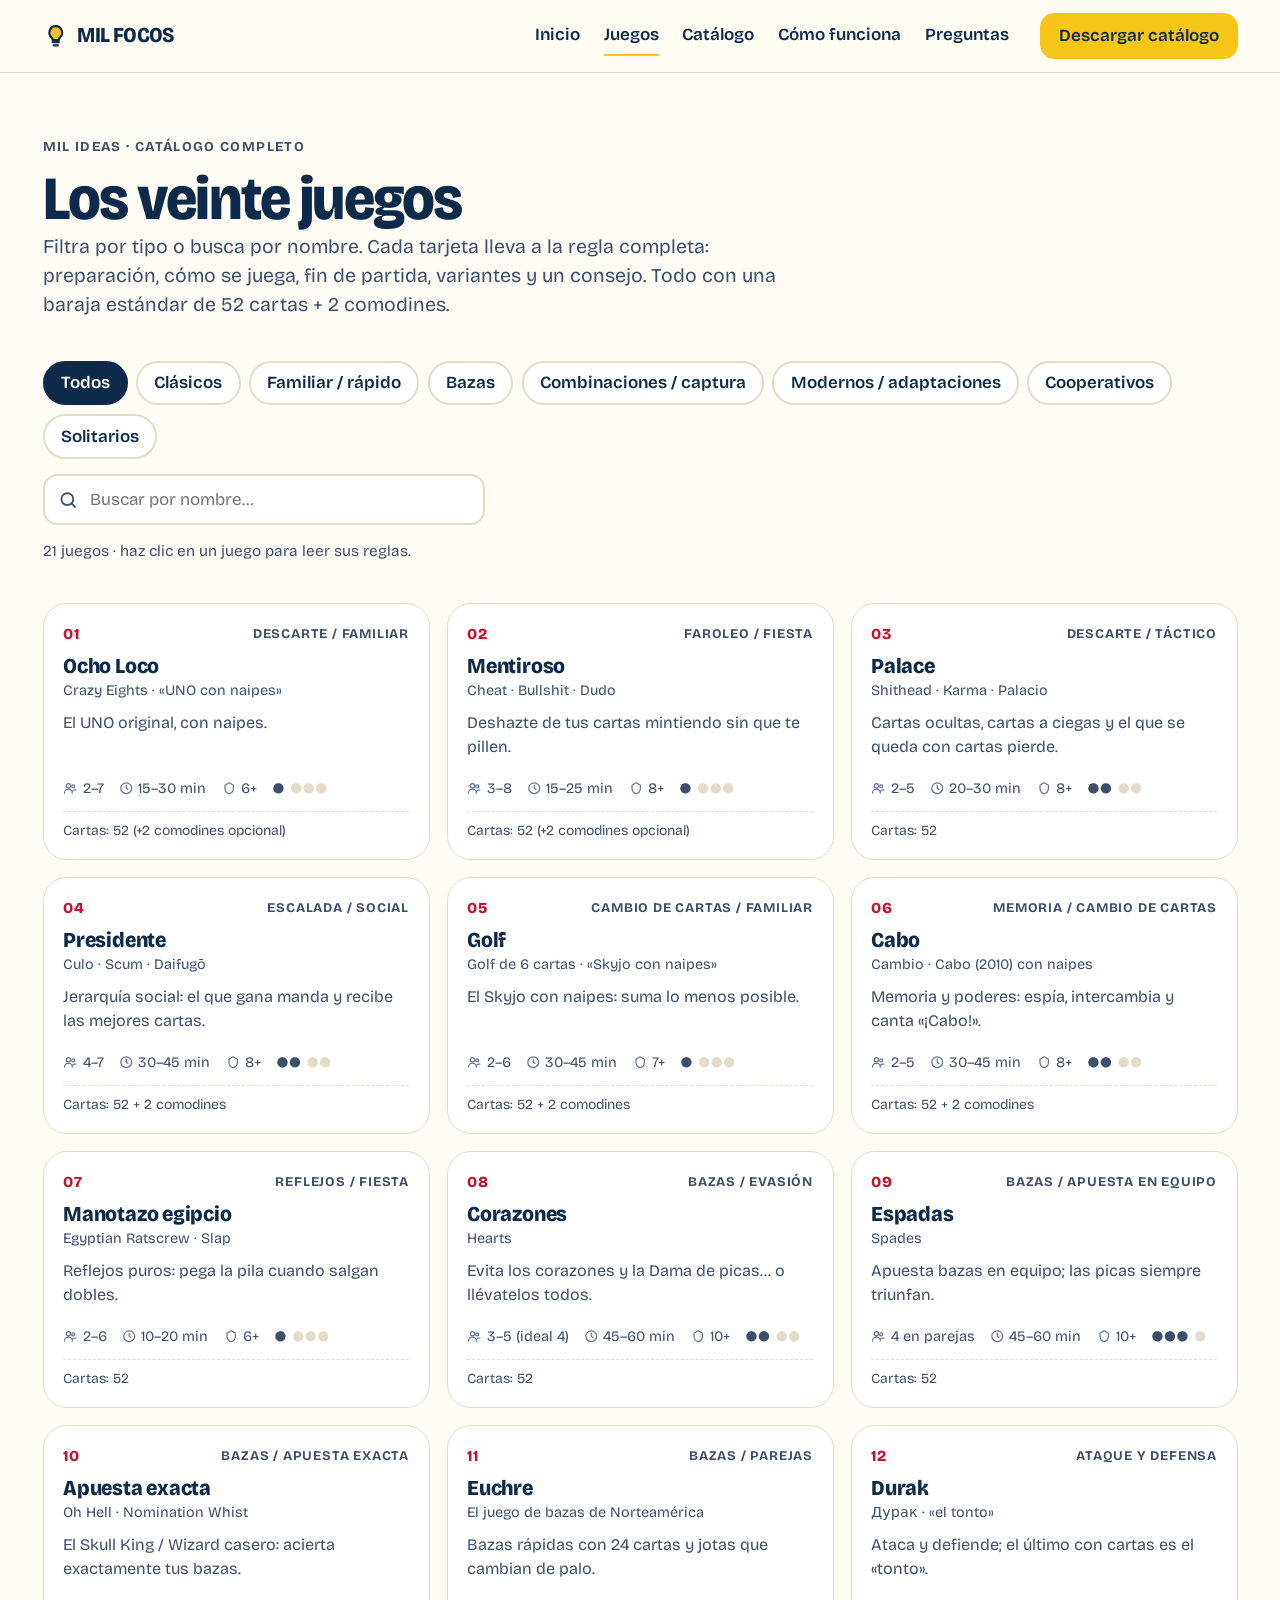
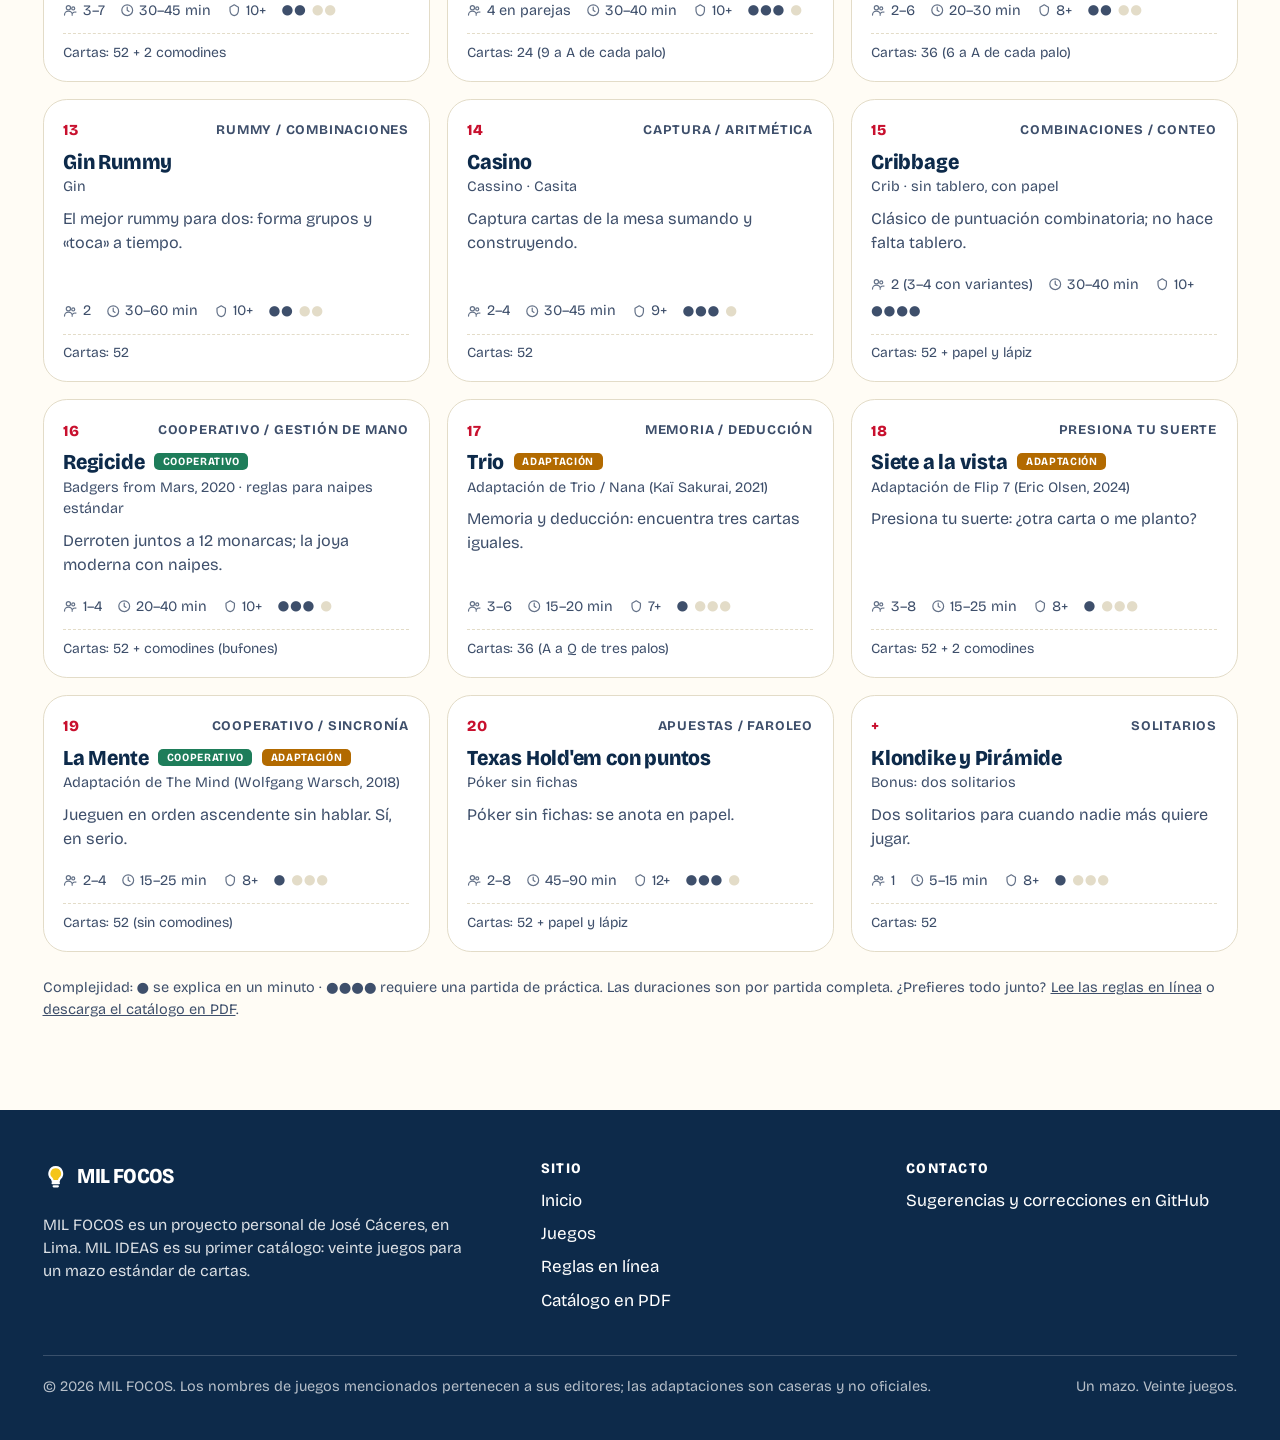
==== juegos/index.html @ f87fb928 "Redesign milfocos.com as MIL FOCOS presents MIL IDEAS - New home: hero with product, value strip, ga" ====
<!DOCTYPE html>
<html lang="es">
<head>
<meta charset="utf-8">
<meta name="viewport" content="width=device-width, initial-scale=1">
<title>Los 20 juegos de MIL IDEAS | Filtra por tipo, jugadores y duración | MIL FOCOS</title>
<meta name="description" content="Los 20 juegos del catálogo MIL IDEAS con jugadores, duración, complejidad y cartas necesarias: familiares, de bazas, de combinaciones, modernos, cooperativos y solitarios. Filtra y busca.">
<link rel="canonical" href="https://milfocos.com/juegos/">
<meta property="og:type" content="website">
<meta property="og:site_name" content="MIL FOCOS">
<meta property="og:title" content="Los 20 juegos de MIL IDEAS">
<meta property="og:description" content="Familiares, de bazas, de combinaciones, modernos, cooperativos y solitarios. Todos con una baraja estándar de 52 cartas + 2 comodines.">
<meta property="og:url" content="https://milfocos.com/juegos/">
<meta property="og:image" content="https://milfocos.com/assets/img/og.jpg">
<meta property="og:image:width" content="1200">
<meta property="og:image:height" content="630">
<meta property="og:locale" content="es_ES">
<meta name="twitter:card" content="summary_large_image">
<meta name="theme-color" content="#0D2A4A">
<link rel="icon" href="data:image/svg+xml,%3Csvg xmlns='http://www.w3.org/2000/svg' viewBox='0 0 64 64'%3E%3Crect width='64' height='64' rx='12' fill='%230D2A4A'/%3E%3Ccircle cx='32' cy='27' r='15' fill='%23F5C518'/%3E%3Crect x='24' y='42' width='16' height='10' rx='3' fill='%23fff'/%3E%3C/svg%3E">
<link rel="preload" href="/fonts/bricolage-grotesque-latin.woff2" as="font" type="font/woff2" crossorigin>
<link rel="stylesheet" href="/fonts/bricolage.css">
<link rel="stylesheet" href="/assets/css/site.css">
<script type="application/ld+json">
{"@context":"https://schema.org","@type":"ItemList","name":"Los 20 juegos de MIL IDEAS","itemListElement":[{"@type":"ListItem","position":1,"name":"Ocho Loco","url":"https://milfocos.com/catalogo.html#01-ocho-loco"},{"@type":"ListItem","position":2,"name":"Mentiroso","url":"https://milfocos.com/catalogo.html#02-mentiroso"},{"@type":"ListItem","position":3,"name":"Palace","url":"https://milfocos.com/catalogo.html#03-palace"},{"@type":"ListItem","position":4,"name":"Presidente","url":"https://milfocos.com/catalogo.html#04-presidente"},{"@type":"ListItem","position":5,"name":"Golf","url":"https://milfocos.com/catalogo.html#05-golf"},{"@type":"ListItem","position":6,"name":"Cabo","url":"https://milfocos.com/catalogo.html#06-cabo"},{"@type":"ListItem","position":7,"name":"Manotazo egipcio","url":"https://milfocos.com/catalogo.html#07-manotazo-egipcio"},{"@type":"ListItem","position":8,"name":"Corazones","url":"https://milfocos.com/catalogo.html#08-corazones"},{"@type":"ListItem","position":9,"name":"Espadas","url":"https://milfocos.com/catalogo.html#09-espadas"},{"@type":"ListItem","position":10,"name":"Apuesta exacta","url":"https://milfocos.com/catalogo.html#10-apuesta-exacta"},{"@type":"ListItem","position":11,"name":"Euchre","url":"https://milfocos.com/catalogo.html#11-euchre"},{"@type":"ListItem","position":12,"name":"Durak","url":"https://milfocos.com/catalogo.html#12-durak"},{"@type":"ListItem","position":13,"name":"Gin Rummy","url":"https://milfocos.com/catalogo.html#13-gin-rummy"},{"@type":"ListItem","position":14,"name":"Casino","url":"https://milfocos.com/catalogo.html#14-casino"},{"@type":"ListItem","position":15,"name":"Cribbage","url":"https://milfocos.com/catalogo.html#15-cribbage"},{"@type":"ListItem","position":16,"name":"Regicide","url":"https://milfocos.com/catalogo.html#16-regicide"},{"@type":"ListItem","position":17,"name":"Trio","url":"https://milfocos.com/catalogo.html#17-trio"},{"@type":"ListItem","position":18,"name":"Siete a la vista","url":"https://milfocos.com/catalogo.html#18-siete-a-la-vista"},{"@type":"ListItem","position":19,"name":"La Mente","url":"https://milfocos.com/catalogo.html#19-la-mente"},{"@type":"ListItem","position":20,"name":"Texas Hold'em con puntos","url":"https://milfocos.com/catalogo.html#20-texas-hold-em-con-puntos"}]}
</script>
<style>
.page-head{padding-block:clamp(2rem,5vw,3.5rem) 1.5rem}
.page-head h1{font-size:clamp(2.2rem,5.5vw,3.6rem);letter-spacing:-.03em}
.tools{display:flex;flex-direction:column;gap:.9rem;margin-bottom:1.6rem}
.search{position:relative;max-width:26rem}
.search input{width:100%;min-height:3rem;padding:.6rem 1rem .6rem 2.7rem;border:2px solid var(--line);border-radius:var(--r);font:inherit;background:#fff;color:var(--navy)}
.search input:focus{border-color:var(--navy);outline:none}
.search svg{position:absolute;left:.9rem;top:50%;transform:translateY(-50%);width:1.2rem;height:1.2rem;pointer-events:none;color:var(--ink-2)}
.status{font-size:.9rem;color:var(--ink-2)}
.games{grid-template-columns:repeat(3,1fr)}
@media (max-width:1000px){.games{grid-template-columns:repeat(2,1fr)}}
@media (max-width:620px){.games{grid-template-columns:1fr}}
.game-card .alias{font-size:.85rem;color:var(--ink-2);margin-top:-.3rem}
.game-card .cards{font-size:.82rem;color:var(--ink-2);border-top:1px dashed var(--line);padding-top:.5rem;margin-top:.2rem}
.game-card h3 .tag{margin-left:.35rem;position:relative;top:-.15em}
#empty{padding:2rem;border:1px dashed var(--line);border-radius:var(--r-lg);text-align:center;color:var(--ink-2)}
.legend{font-size:.85rem;color:var(--ink-2);margin-top:1.5rem}
</style>
</head>
<body>
<a class="skip" href="#contenido">Saltar al contenido</a>

<header class="site-header">
  <div class="wrap">
    <a class="brand" href="/" aria-label="MIL FOCOS, inicio">
      <svg viewBox="0 0 24 24" aria-hidden="true" fill="none" stroke="currentColor" stroke-width="2" stroke-linecap="round" stroke-linejoin="round"><path d="M9 18h6"/><path d="M10 21h4"/><path d="M12 3a6 6 0 0 0-4 10.5c.7.6 1 1.3 1 2.5h6c0-1.2.3-1.9 1-2.5A6 6 0 0 0 12 3z" fill="#F5C518"/></svg>
      Mil Focos
    </a>
    <button class="menu-btn" aria-expanded="false" aria-controls="site-nav" aria-label="Abrir menú">
      <svg class="open" viewBox="0 0 24 24" aria-hidden="true" fill="none" stroke="currentColor" stroke-width="2.2" stroke-linecap="round"><path d="M4 7h16M4 12h16M4 17h16"/></svg>
      <svg class="close" viewBox="0 0 24 24" aria-hidden="true" fill="none" stroke="currentColor" stroke-width="2.2" stroke-linecap="round"><path d="M6 6l12 12M18 6L6 18"/></svg>
    </button>
    <nav class="nav" id="site-nav" aria-label="Principal">
      <a href="/">Inicio</a>
      <a href="/juegos/" aria-current="page">Juegos</a>
      <a href="/#catalogo">Catálogo</a>
      <a href="/#como">Cómo funciona</a>
      <a href="/#faq">Preguntas</a>
      <a class="btn primary" href="/MIL_IDEAS_catalogo.pdf">Descargar catálogo</a>
    </nav>
  </div>
</header>


<main id="contenido">
  <div class="wrap">
    <header class="page-head">
      <p class="eyebrow">MIL IDEAS · catálogo completo</p>
      <h1>Los veinte juegos</h1>
      <p class="lead">Filtra por tipo o busca por nombre. Cada tarjeta lleva a la regla completa: preparación, cómo se juega, fin de partida, variantes y un consejo. Todo con una baraja estándar de 52 cartas + 2 comodines.</p>
    </header>

    <div class="tools">
      <div class="chips" role="group" aria-label="Filtrar por tipo">
      <button class="chip" type="button" data-filter="todos" aria-pressed="true">Todos</button>
      <button class="chip" type="button" data-filter="clasicos" aria-pressed="false">Clásicos</button>
      <button class="chip" type="button" data-filter="familiar" aria-pressed="false">Familiar / rápido</button>
      <button class="chip" type="button" data-filter="bazas" aria-pressed="false">Bazas</button>
      <button class="chip" type="button" data-filter="combinaciones" aria-pressed="false">Combinaciones / captura</button>
      <button class="chip" type="button" data-filter="modernos" aria-pressed="false">Modernos / adaptaciones</button>
      <button class="chip" type="button" data-filter="cooperativos" aria-pressed="false">Cooperativos</button>
      <button class="chip" type="button" data-filter="solitarios" aria-pressed="false">Solitarios</button>
      </div>
      <div class="search">
        <svg viewBox="0 0 24 24" fill="none" stroke="currentColor" stroke-width="2.2" stroke-linecap="round" aria-hidden="true"><circle cx="11" cy="11" r="7"/><path d="m20 20-3.5-3.5"/></svg>
        <label class="visually-hidden" for="search">Buscar juego por nombre</label>
        <input id="search" type="search" placeholder="Buscar por nombre…" autocomplete="off">
      </div>
      <p class="status" aria-live="polite"><span id="count">21 juegos</span> · haz clic en un juego para leer sus reglas.</p>
    </div>

    <div class="grid games" id="games">
      <a class="game-card" href="/catalogo.html#01-ocho-loco" data-tags="familiar clasicos" data-name="Ocho Loco Crazy Eights · «UNO con naipes»">
        <div class="top"><span class="num">01</span><span class="cat">Descarte / familiar</span></div>
        <h3>Ocho Loco</h3>
        <p class="alias">Crazy Eights · «UNO con naipes»</p>
        <p>El UNO original, con naipes.</p>
        <div class="meta">
          <span><svg viewBox="0 0 24 24" fill="none" stroke="currentColor" stroke-width="2" stroke-linecap="round" stroke-linejoin="round" aria-hidden="true"><circle cx="9" cy="8" r="3.5"/><circle cx="17" cy="9" r="2.5"/><path d="M2.5 20a6.5 6.5 0 0 1 13 0M15 20a5 5 0 0 1 6.5-4.8"/></svg>2–7</span>
          <span><svg viewBox="0 0 24 24" fill="none" stroke="currentColor" stroke-width="2" stroke-linecap="round" stroke-linejoin="round" aria-hidden="true"><circle cx="12" cy="12" r="9"/><path d="M12 7v5l3 2"/></svg>15–30 min</span>
          <span><svg viewBox="0 0 24 24" fill="none" stroke="currentColor" stroke-width="2" stroke-linecap="round" stroke-linejoin="round" aria-hidden="true"><path d="M12 3l7 4v5c0 4.5-3 8-7 9-4-1-7-4.5-7-9V7z"/></svg>6+</span>
          <span class="lv" title="Complejidad 1 de 4" aria-label="Complejidad 1 de 4">●<em>●●●</em></span>
        </div>
        <p class="cards">Cartas: 52 (+2 comodines opcional)</p>
      </a>
      <a class="game-card" href="/catalogo.html#02-mentiroso" data-tags="familiar clasicos" data-name="Mentiroso Cheat · Bullshit · Dudo">
        <div class="top"><span class="num">02</span><span class="cat">Faroleo / fiesta</span></div>
        <h3>Mentiroso</h3>
        <p class="alias">Cheat · Bullshit · Dudo</p>
        <p>Deshazte de tus cartas mintiendo sin que te pillen.</p>
        <div class="meta">
          <span><svg viewBox="0 0 24 24" fill="none" stroke="currentColor" stroke-width="2" stroke-linecap="round" stroke-linejoin="round" aria-hidden="true"><circle cx="9" cy="8" r="3.5"/><circle cx="17" cy="9" r="2.5"/><path d="M2.5 20a6.5 6.5 0 0 1 13 0M15 20a5 5 0 0 1 6.5-4.8"/></svg>3–8</span>
          <span><svg viewBox="0 0 24 24" fill="none" stroke="currentColor" stroke-width="2" stroke-linecap="round" stroke-linejoin="round" aria-hidden="true"><circle cx="12" cy="12" r="9"/><path d="M12 7v5l3 2"/></svg>15–25 min</span>
          <span><svg viewBox="0 0 24 24" fill="none" stroke="currentColor" stroke-width="2" stroke-linecap="round" stroke-linejoin="round" aria-hidden="true"><path d="M12 3l7 4v5c0 4.5-3 8-7 9-4-1-7-4.5-7-9V7z"/></svg>8+</span>
          <span class="lv" title="Complejidad 1 de 4" aria-label="Complejidad 1 de 4">●<em>●●●</em></span>
        </div>
        <p class="cards">Cartas: 52 (+2 comodines opcional)</p>
      </a>
      <a class="game-card" href="/catalogo.html#03-palace" data-tags="familiar clasicos" data-name="Palace Shithead · Karma · Palacio">
        <div class="top"><span class="num">03</span><span class="cat">Descarte / táctico</span></div>
        <h3>Palace</h3>
        <p class="alias">Shithead · Karma · Palacio</p>
        <p>Cartas ocultas, cartas a ciegas y el que se queda con cartas pierde.</p>
        <div class="meta">
          <span><svg viewBox="0 0 24 24" fill="none" stroke="currentColor" stroke-width="2" stroke-linecap="round" stroke-linejoin="round" aria-hidden="true"><circle cx="9" cy="8" r="3.5"/><circle cx="17" cy="9" r="2.5"/><path d="M2.5 20a6.5 6.5 0 0 1 13 0M15 20a5 5 0 0 1 6.5-4.8"/></svg>2–5</span>
          <span><svg viewBox="0 0 24 24" fill="none" stroke="currentColor" stroke-width="2" stroke-linecap="round" stroke-linejoin="round" aria-hidden="true"><circle cx="12" cy="12" r="9"/><path d="M12 7v5l3 2"/></svg>20–30 min</span>
          <span><svg viewBox="0 0 24 24" fill="none" stroke="currentColor" stroke-width="2" stroke-linecap="round" stroke-linejoin="round" aria-hidden="true"><path d="M12 3l7 4v5c0 4.5-3 8-7 9-4-1-7-4.5-7-9V7z"/></svg>8+</span>
          <span class="lv" title="Complejidad 2 de 4" aria-label="Complejidad 2 de 4">●●<em>●●</em></span>
        </div>
        <p class="cards">Cartas: 52</p>
      </a>
      <a class="game-card" href="/catalogo.html#04-presidente" data-tags="familiar clasicos" data-name="Presidente Culo · Scum · Daifugō">
        <div class="top"><span class="num">04</span><span class="cat">Escalada / social</span></div>
        <h3>Presidente</h3>
        <p class="alias">Culo · Scum · Daifugō</p>
        <p>Jerarquía social: el que gana manda y recibe las mejores cartas.</p>
        <div class="meta">
          <span><svg viewBox="0 0 24 24" fill="none" stroke="currentColor" stroke-width="2" stroke-linecap="round" stroke-linejoin="round" aria-hidden="true"><circle cx="9" cy="8" r="3.5"/><circle cx="17" cy="9" r="2.5"/><path d="M2.5 20a6.5 6.5 0 0 1 13 0M15 20a5 5 0 0 1 6.5-4.8"/></svg>4–7</span>
          <span><svg viewBox="0 0 24 24" fill="none" stroke="currentColor" stroke-width="2" stroke-linecap="round" stroke-linejoin="round" aria-hidden="true"><circle cx="12" cy="12" r="9"/><path d="M12 7v5l3 2"/></svg>30–45 min</span>
          <span><svg viewBox="0 0 24 24" fill="none" stroke="currentColor" stroke-width="2" stroke-linecap="round" stroke-linejoin="round" aria-hidden="true"><path d="M12 3l7 4v5c0 4.5-3 8-7 9-4-1-7-4.5-7-9V7z"/></svg>8+</span>
          <span class="lv" title="Complejidad 2 de 4" aria-label="Complejidad 2 de 4">●●<em>●●</em></span>
        </div>
        <p class="cards">Cartas: 52 + 2 comodines</p>
      </a>
      <a class="game-card" href="/catalogo.html#05-golf" data-tags="familiar clasicos" data-name="Golf Golf de 6 cartas · «Skyjo con naipes»">
        <div class="top"><span class="num">05</span><span class="cat">Cambio de cartas / familiar</span></div>
        <h3>Golf</h3>
        <p class="alias">Golf de 6 cartas · «Skyjo con naipes»</p>
        <p>El Skyjo con naipes: suma lo menos posible.</p>
        <div class="meta">
          <span><svg viewBox="0 0 24 24" fill="none" stroke="currentColor" stroke-width="2" stroke-linecap="round" stroke-linejoin="round" aria-hidden="true"><circle cx="9" cy="8" r="3.5"/><circle cx="17" cy="9" r="2.5"/><path d="M2.5 20a6.5 6.5 0 0 1 13 0M15 20a5 5 0 0 1 6.5-4.8"/></svg>2–6</span>
          <span><svg viewBox="0 0 24 24" fill="none" stroke="currentColor" stroke-width="2" stroke-linecap="round" stroke-linejoin="round" aria-hidden="true"><circle cx="12" cy="12" r="9"/><path d="M12 7v5l3 2"/></svg>30–45 min</span>
          <span><svg viewBox="0 0 24 24" fill="none" stroke="currentColor" stroke-width="2" stroke-linecap="round" stroke-linejoin="round" aria-hidden="true"><path d="M12 3l7 4v5c0 4.5-3 8-7 9-4-1-7-4.5-7-9V7z"/></svg>7+</span>
          <span class="lv" title="Complejidad 1 de 4" aria-label="Complejidad 1 de 4">●<em>●●●</em></span>
        </div>
        <p class="cards">Cartas: 52 + 2 comodines</p>
      </a>
      <a class="game-card" href="/catalogo.html#06-cabo" data-tags="familiar modernos" data-name="Cabo Cambio · Cabo (2010) con naipes">
        <div class="top"><span class="num">06</span><span class="cat">Memoria / cambio de cartas</span></div>
        <h3>Cabo</h3>
        <p class="alias">Cambio · Cabo (2010) con naipes</p>
        <p>Memoria y poderes: espía, intercambia y canta «¡Cabo!».</p>
        <div class="meta">
          <span><svg viewBox="0 0 24 24" fill="none" stroke="currentColor" stroke-width="2" stroke-linecap="round" stroke-linejoin="round" aria-hidden="true"><circle cx="9" cy="8" r="3.5"/><circle cx="17" cy="9" r="2.5"/><path d="M2.5 20a6.5 6.5 0 0 1 13 0M15 20a5 5 0 0 1 6.5-4.8"/></svg>2–5</span>
          <span><svg viewBox="0 0 24 24" fill="none" stroke="currentColor" stroke-width="2" stroke-linecap="round" stroke-linejoin="round" aria-hidden="true"><circle cx="12" cy="12" r="9"/><path d="M12 7v5l3 2"/></svg>30–45 min</span>
          <span><svg viewBox="0 0 24 24" fill="none" stroke="currentColor" stroke-width="2" stroke-linecap="round" stroke-linejoin="round" aria-hidden="true"><path d="M12 3l7 4v5c0 4.5-3 8-7 9-4-1-7-4.5-7-9V7z"/></svg>8+</span>
          <span class="lv" title="Complejidad 2 de 4" aria-label="Complejidad 2 de 4">●●<em>●●</em></span>
        </div>
        <p class="cards">Cartas: 52 + 2 comodines</p>
      </a>
      <a class="game-card" href="/catalogo.html#07-manotazo-egipcio" data-tags="familiar clasicos" data-name="Manotazo egipcio Egyptian Ratscrew · Slap">
        <div class="top"><span class="num">07</span><span class="cat">Reflejos / fiesta</span></div>
        <h3>Manotazo egipcio</h3>
        <p class="alias">Egyptian Ratscrew · Slap</p>
        <p>Reflejos puros: pega la pila cuando salgan dobles.</p>
        <div class="meta">
          <span><svg viewBox="0 0 24 24" fill="none" stroke="currentColor" stroke-width="2" stroke-linecap="round" stroke-linejoin="round" aria-hidden="true"><circle cx="9" cy="8" r="3.5"/><circle cx="17" cy="9" r="2.5"/><path d="M2.5 20a6.5 6.5 0 0 1 13 0M15 20a5 5 0 0 1 6.5-4.8"/></svg>2–6</span>
          <span><svg viewBox="0 0 24 24" fill="none" stroke="currentColor" stroke-width="2" stroke-linecap="round" stroke-linejoin="round" aria-hidden="true"><circle cx="12" cy="12" r="9"/><path d="M12 7v5l3 2"/></svg>10–20 min</span>
          <span><svg viewBox="0 0 24 24" fill="none" stroke="currentColor" stroke-width="2" stroke-linecap="round" stroke-linejoin="round" aria-hidden="true"><path d="M12 3l7 4v5c0 4.5-3 8-7 9-4-1-7-4.5-7-9V7z"/></svg>6+</span>
          <span class="lv" title="Complejidad 1 de 4" aria-label="Complejidad 1 de 4">●<em>●●●</em></span>
        </div>
        <p class="cards">Cartas: 52</p>
      </a>
      <a class="game-card" href="/catalogo.html#08-corazones" data-tags="bazas clasicos" data-name="Corazones Hearts">
        <div class="top"><span class="num">08</span><span class="cat">Bazas / evasión</span></div>
        <h3>Corazones</h3>
        <p class="alias">Hearts</p>
        <p>Evita los corazones y la Dama de picas… o llévatelos todos.</p>
        <div class="meta">
          <span><svg viewBox="0 0 24 24" fill="none" stroke="currentColor" stroke-width="2" stroke-linecap="round" stroke-linejoin="round" aria-hidden="true"><circle cx="9" cy="8" r="3.5"/><circle cx="17" cy="9" r="2.5"/><path d="M2.5 20a6.5 6.5 0 0 1 13 0M15 20a5 5 0 0 1 6.5-4.8"/></svg>3–5 (ideal 4)</span>
          <span><svg viewBox="0 0 24 24" fill="none" stroke="currentColor" stroke-width="2" stroke-linecap="round" stroke-linejoin="round" aria-hidden="true"><circle cx="12" cy="12" r="9"/><path d="M12 7v5l3 2"/></svg>45–60 min</span>
          <span><svg viewBox="0 0 24 24" fill="none" stroke="currentColor" stroke-width="2" stroke-linecap="round" stroke-linejoin="round" aria-hidden="true"><path d="M12 3l7 4v5c0 4.5-3 8-7 9-4-1-7-4.5-7-9V7z"/></svg>10+</span>
          <span class="lv" title="Complejidad 2 de 4" aria-label="Complejidad 2 de 4">●●<em>●●</em></span>
        </div>
        <p class="cards">Cartas: 52</p>
      </a>
      <a class="game-card" href="/catalogo.html#09-espadas" data-tags="bazas clasicos" data-name="Espadas Spades">
        <div class="top"><span class="num">09</span><span class="cat">Bazas / apuesta en equipo</span></div>
        <h3>Espadas</h3>
        <p class="alias">Spades</p>
        <p>Apuesta bazas en equipo; las picas siempre triunfan.</p>
        <div class="meta">
          <span><svg viewBox="0 0 24 24" fill="none" stroke="currentColor" stroke-width="2" stroke-linecap="round" stroke-linejoin="round" aria-hidden="true"><circle cx="9" cy="8" r="3.5"/><circle cx="17" cy="9" r="2.5"/><path d="M2.5 20a6.5 6.5 0 0 1 13 0M15 20a5 5 0 0 1 6.5-4.8"/></svg>4 en parejas</span>
          <span><svg viewBox="0 0 24 24" fill="none" stroke="currentColor" stroke-width="2" stroke-linecap="round" stroke-linejoin="round" aria-hidden="true"><circle cx="12" cy="12" r="9"/><path d="M12 7v5l3 2"/></svg>45–60 min</span>
          <span><svg viewBox="0 0 24 24" fill="none" stroke="currentColor" stroke-width="2" stroke-linecap="round" stroke-linejoin="round" aria-hidden="true"><path d="M12 3l7 4v5c0 4.5-3 8-7 9-4-1-7-4.5-7-9V7z"/></svg>10+</span>
          <span class="lv" title="Complejidad 3 de 4" aria-label="Complejidad 3 de 4">●●●<em>●</em></span>
        </div>
        <p class="cards">Cartas: 52</p>
      </a>
      <a class="game-card" href="/catalogo.html#10-apuesta-exacta" data-tags="bazas clasicos" data-name="Apuesta exacta Oh Hell · Nomination Whist">
        <div class="top"><span class="num">10</span><span class="cat">Bazas / apuesta exacta</span></div>
        <h3>Apuesta exacta</h3>
        <p class="alias">Oh Hell · Nomination Whist</p>
        <p>El Skull King / Wizard casero: acierta exactamente tus bazas.</p>
        <div class="meta">
          <span><svg viewBox="0 0 24 24" fill="none" stroke="currentColor" stroke-width="2" stroke-linecap="round" stroke-linejoin="round" aria-hidden="true"><circle cx="9" cy="8" r="3.5"/><circle cx="17" cy="9" r="2.5"/><path d="M2.5 20a6.5 6.5 0 0 1 13 0M15 20a5 5 0 0 1 6.5-4.8"/></svg>3–7</span>
          <span><svg viewBox="0 0 24 24" fill="none" stroke="currentColor" stroke-width="2" stroke-linecap="round" stroke-linejoin="round" aria-hidden="true"><circle cx="12" cy="12" r="9"/><path d="M12 7v5l3 2"/></svg>30–45 min</span>
          <span><svg viewBox="0 0 24 24" fill="none" stroke="currentColor" stroke-width="2" stroke-linecap="round" stroke-linejoin="round" aria-hidden="true"><path d="M12 3l7 4v5c0 4.5-3 8-7 9-4-1-7-4.5-7-9V7z"/></svg>10+</span>
          <span class="lv" title="Complejidad 2 de 4" aria-label="Complejidad 2 de 4">●●<em>●●</em></span>
        </div>
        <p class="cards">Cartas: 52 + 2 comodines</p>
      </a>
      <a class="game-card" href="/catalogo.html#11-euchre" data-tags="bazas clasicos" data-name="Euchre El juego de bazas de Norteamérica">
        <div class="top"><span class="num">11</span><span class="cat">Bazas / parejas</span></div>
        <h3>Euchre</h3>
        <p class="alias">El juego de bazas de Norteamérica</p>
        <p>Bazas rápidas con 24 cartas y jotas que cambian de palo.</p>
        <div class="meta">
          <span><svg viewBox="0 0 24 24" fill="none" stroke="currentColor" stroke-width="2" stroke-linecap="round" stroke-linejoin="round" aria-hidden="true"><circle cx="9" cy="8" r="3.5"/><circle cx="17" cy="9" r="2.5"/><path d="M2.5 20a6.5 6.5 0 0 1 13 0M15 20a5 5 0 0 1 6.5-4.8"/></svg>4 en parejas</span>
          <span><svg viewBox="0 0 24 24" fill="none" stroke="currentColor" stroke-width="2" stroke-linecap="round" stroke-linejoin="round" aria-hidden="true"><circle cx="12" cy="12" r="9"/><path d="M12 7v5l3 2"/></svg>30–40 min</span>
          <span><svg viewBox="0 0 24 24" fill="none" stroke="currentColor" stroke-width="2" stroke-linecap="round" stroke-linejoin="round" aria-hidden="true"><path d="M12 3l7 4v5c0 4.5-3 8-7 9-4-1-7-4.5-7-9V7z"/></svg>10+</span>
          <span class="lv" title="Complejidad 3 de 4" aria-label="Complejidad 3 de 4">●●●<em>●</em></span>
        </div>
        <p class="cards">Cartas: 24 (9 a A de cada palo)</p>
      </a>
      <a class="game-card" href="/catalogo.html#12-durak" data-tags="bazas clasicos" data-name="Durak Дурак · «el tonto»">
        <div class="top"><span class="num">12</span><span class="cat">Ataque y defensa</span></div>
        <h3>Durak</h3>
        <p class="alias">Дурак · «el tonto»</p>
        <p>Ataca y defiende; el último con cartas es el «tonto».</p>
        <div class="meta">
          <span><svg viewBox="0 0 24 24" fill="none" stroke="currentColor" stroke-width="2" stroke-linecap="round" stroke-linejoin="round" aria-hidden="true"><circle cx="9" cy="8" r="3.5"/><circle cx="17" cy="9" r="2.5"/><path d="M2.5 20a6.5 6.5 0 0 1 13 0M15 20a5 5 0 0 1 6.5-4.8"/></svg>2–6</span>
          <span><svg viewBox="0 0 24 24" fill="none" stroke="currentColor" stroke-width="2" stroke-linecap="round" stroke-linejoin="round" aria-hidden="true"><circle cx="12" cy="12" r="9"/><path d="M12 7v5l3 2"/></svg>20–30 min</span>
          <span><svg viewBox="0 0 24 24" fill="none" stroke="currentColor" stroke-width="2" stroke-linecap="round" stroke-linejoin="round" aria-hidden="true"><path d="M12 3l7 4v5c0 4.5-3 8-7 9-4-1-7-4.5-7-9V7z"/></svg>8+</span>
          <span class="lv" title="Complejidad 2 de 4" aria-label="Complejidad 2 de 4">●●<em>●●</em></span>
        </div>
        <p class="cards">Cartas: 36 (6 a A de cada palo)</p>
      </a>
      <a class="game-card" href="/catalogo.html#13-gin-rummy" data-tags="combinaciones clasicos" data-name="Gin Rummy Gin">
        <div class="top"><span class="num">13</span><span class="cat">Rummy / combinaciones</span></div>
        <h3>Gin Rummy</h3>
        <p class="alias">Gin</p>
        <p>El mejor rummy para dos: forma grupos y «toca» a tiempo.</p>
        <div class="meta">
          <span><svg viewBox="0 0 24 24" fill="none" stroke="currentColor" stroke-width="2" stroke-linecap="round" stroke-linejoin="round" aria-hidden="true"><circle cx="9" cy="8" r="3.5"/><circle cx="17" cy="9" r="2.5"/><path d="M2.5 20a6.5 6.5 0 0 1 13 0M15 20a5 5 0 0 1 6.5-4.8"/></svg>2</span>
          <span><svg viewBox="0 0 24 24" fill="none" stroke="currentColor" stroke-width="2" stroke-linecap="round" stroke-linejoin="round" aria-hidden="true"><circle cx="12" cy="12" r="9"/><path d="M12 7v5l3 2"/></svg>30–60 min</span>
          <span><svg viewBox="0 0 24 24" fill="none" stroke="currentColor" stroke-width="2" stroke-linecap="round" stroke-linejoin="round" aria-hidden="true"><path d="M12 3l7 4v5c0 4.5-3 8-7 9-4-1-7-4.5-7-9V7z"/></svg>10+</span>
          <span class="lv" title="Complejidad 2 de 4" aria-label="Complejidad 2 de 4">●●<em>●●</em></span>
        </div>
        <p class="cards">Cartas: 52</p>
      </a>
      <a class="game-card" href="/catalogo.html#14-casino" data-tags="combinaciones clasicos" data-name="Casino Cassino · Casita">
        <div class="top"><span class="num">14</span><span class="cat">Captura / aritmética</span></div>
        <h3>Casino</h3>
        <p class="alias">Cassino · Casita</p>
        <p>Captura cartas de la mesa sumando y construyendo.</p>
        <div class="meta">
          <span><svg viewBox="0 0 24 24" fill="none" stroke="currentColor" stroke-width="2" stroke-linecap="round" stroke-linejoin="round" aria-hidden="true"><circle cx="9" cy="8" r="3.5"/><circle cx="17" cy="9" r="2.5"/><path d="M2.5 20a6.5 6.5 0 0 1 13 0M15 20a5 5 0 0 1 6.5-4.8"/></svg>2–4</span>
          <span><svg viewBox="0 0 24 24" fill="none" stroke="currentColor" stroke-width="2" stroke-linecap="round" stroke-linejoin="round" aria-hidden="true"><circle cx="12" cy="12" r="9"/><path d="M12 7v5l3 2"/></svg>30–45 min</span>
          <span><svg viewBox="0 0 24 24" fill="none" stroke="currentColor" stroke-width="2" stroke-linecap="round" stroke-linejoin="round" aria-hidden="true"><path d="M12 3l7 4v5c0 4.5-3 8-7 9-4-1-7-4.5-7-9V7z"/></svg>9+</span>
          <span class="lv" title="Complejidad 3 de 4" aria-label="Complejidad 3 de 4">●●●<em>●</em></span>
        </div>
        <p class="cards">Cartas: 52</p>
      </a>
      <a class="game-card" href="/catalogo.html#15-cribbage" data-tags="combinaciones clasicos" data-name="Cribbage Crib · sin tablero, con papel">
        <div class="top"><span class="num">15</span><span class="cat">Combinaciones / conteo</span></div>
        <h3>Cribbage</h3>
        <p class="alias">Crib · sin tablero, con papel</p>
        <p>Clásico de puntuación combinatoria; no hace falta tablero.</p>
        <div class="meta">
          <span><svg viewBox="0 0 24 24" fill="none" stroke="currentColor" stroke-width="2" stroke-linecap="round" stroke-linejoin="round" aria-hidden="true"><circle cx="9" cy="8" r="3.5"/><circle cx="17" cy="9" r="2.5"/><path d="M2.5 20a6.5 6.5 0 0 1 13 0M15 20a5 5 0 0 1 6.5-4.8"/></svg>2 (3–4 con variantes)</span>
          <span><svg viewBox="0 0 24 24" fill="none" stroke="currentColor" stroke-width="2" stroke-linecap="round" stroke-linejoin="round" aria-hidden="true"><circle cx="12" cy="12" r="9"/><path d="M12 7v5l3 2"/></svg>30–40 min</span>
          <span><svg viewBox="0 0 24 24" fill="none" stroke="currentColor" stroke-width="2" stroke-linecap="round" stroke-linejoin="round" aria-hidden="true"><path d="M12 3l7 4v5c0 4.5-3 8-7 9-4-1-7-4.5-7-9V7z"/></svg>10+</span>
          <span class="lv" title="Complejidad 4 de 4" aria-label="Complejidad 4 de 4">●●●●<em></em></span>
        </div>
        <p class="cards">Cartas: 52 + papel y lápiz</p>
      </a>
      <a class="game-card" href="/catalogo.html#16-regicide" data-tags="modernos cooperativos" data-name="Regicide Badgers from Mars, 2020 · reglas para naipes estándar">
        <div class="top"><span class="num">16</span><span class="cat">Cooperativo / gestión de mano</span></div>
        <h3>Regicide <span class="tag coop">Cooperativo</span></h3>
        <p class="alias">Badgers from Mars, 2020 · reglas para naipes estándar</p>
        <p>Derroten juntos a 12 monarcas; la joya moderna con naipes.</p>
        <div class="meta">
          <span><svg viewBox="0 0 24 24" fill="none" stroke="currentColor" stroke-width="2" stroke-linecap="round" stroke-linejoin="round" aria-hidden="true"><circle cx="9" cy="8" r="3.5"/><circle cx="17" cy="9" r="2.5"/><path d="M2.5 20a6.5 6.5 0 0 1 13 0M15 20a5 5 0 0 1 6.5-4.8"/></svg>1–4</span>
          <span><svg viewBox="0 0 24 24" fill="none" stroke="currentColor" stroke-width="2" stroke-linecap="round" stroke-linejoin="round" aria-hidden="true"><circle cx="12" cy="12" r="9"/><path d="M12 7v5l3 2"/></svg>20–40 min</span>
          <span><svg viewBox="0 0 24 24" fill="none" stroke="currentColor" stroke-width="2" stroke-linecap="round" stroke-linejoin="round" aria-hidden="true"><path d="M12 3l7 4v5c0 4.5-3 8-7 9-4-1-7-4.5-7-9V7z"/></svg>10+</span>
          <span class="lv" title="Complejidad 3 de 4" aria-label="Complejidad 3 de 4">●●●<em>●</em></span>
        </div>
        <p class="cards">Cartas: 52 + comodines (bufones)</p>
      </a>
      <a class="game-card" href="/catalogo.html#17-trio" data-tags="modernos familiar" data-name="Trio Adaptación de Trio / Nana (Kaï Sakurai, 2021)">
        <div class="top"><span class="num">17</span><span class="cat">Memoria / deducción</span></div>
        <h3>Trio <span class="tag adapt">Adaptación</span></h3>
        <p class="alias">Adaptación de Trio / Nana (Kaï Sakurai, 2021)</p>
        <p>Memoria y deducción: encuentra tres cartas iguales.</p>
        <div class="meta">
          <span><svg viewBox="0 0 24 24" fill="none" stroke="currentColor" stroke-width="2" stroke-linecap="round" stroke-linejoin="round" aria-hidden="true"><circle cx="9" cy="8" r="3.5"/><circle cx="17" cy="9" r="2.5"/><path d="M2.5 20a6.5 6.5 0 0 1 13 0M15 20a5 5 0 0 1 6.5-4.8"/></svg>3–6</span>
          <span><svg viewBox="0 0 24 24" fill="none" stroke="currentColor" stroke-width="2" stroke-linecap="round" stroke-linejoin="round" aria-hidden="true"><circle cx="12" cy="12" r="9"/><path d="M12 7v5l3 2"/></svg>15–20 min</span>
          <span><svg viewBox="0 0 24 24" fill="none" stroke="currentColor" stroke-width="2" stroke-linecap="round" stroke-linejoin="round" aria-hidden="true"><path d="M12 3l7 4v5c0 4.5-3 8-7 9-4-1-7-4.5-7-9V7z"/></svg>7+</span>
          <span class="lv" title="Complejidad 1 de 4" aria-label="Complejidad 1 de 4">●<em>●●●</em></span>
        </div>
        <p class="cards">Cartas: 36 (A a Q de tres palos)</p>
      </a>
      <a class="game-card" href="/catalogo.html#18-siete-a-la-vista" data-tags="modernos familiar" data-name="Siete a la vista Adaptación de Flip 7 (Eric Olsen, 2024)">
        <div class="top"><span class="num">18</span><span class="cat">Presiona tu suerte</span></div>
        <h3>Siete a la vista <span class="tag adapt">Adaptación</span></h3>
        <p class="alias">Adaptación de Flip 7 (Eric Olsen, 2024)</p>
        <p>Presiona tu suerte: ¿otra carta o me planto?</p>
        <div class="meta">
          <span><svg viewBox="0 0 24 24" fill="none" stroke="currentColor" stroke-width="2" stroke-linecap="round" stroke-linejoin="round" aria-hidden="true"><circle cx="9" cy="8" r="3.5"/><circle cx="17" cy="9" r="2.5"/><path d="M2.5 20a6.5 6.5 0 0 1 13 0M15 20a5 5 0 0 1 6.5-4.8"/></svg>3–8</span>
          <span><svg viewBox="0 0 24 24" fill="none" stroke="currentColor" stroke-width="2" stroke-linecap="round" stroke-linejoin="round" aria-hidden="true"><circle cx="12" cy="12" r="9"/><path d="M12 7v5l3 2"/></svg>15–25 min</span>
          <span><svg viewBox="0 0 24 24" fill="none" stroke="currentColor" stroke-width="2" stroke-linecap="round" stroke-linejoin="round" aria-hidden="true"><path d="M12 3l7 4v5c0 4.5-3 8-7 9-4-1-7-4.5-7-9V7z"/></svg>8+</span>
          <span class="lv" title="Complejidad 1 de 4" aria-label="Complejidad 1 de 4">●<em>●●●</em></span>
        </div>
        <p class="cards">Cartas: 52 + 2 comodines</p>
      </a>
      <a class="game-card" href="/catalogo.html#19-la-mente" data-tags="modernos cooperativos" data-name="La Mente Adaptación de The Mind (Wolfgang Warsch, 2018)">
        <div class="top"><span class="num">19</span><span class="cat">Cooperativo / sincronía</span></div>
        <h3>La Mente <span class="tag coop">Cooperativo</span> <span class="tag adapt">Adaptación</span></h3>
        <p class="alias">Adaptación de The Mind (Wolfgang Warsch, 2018)</p>
        <p>Jueguen en orden ascendente sin hablar. Sí, en serio.</p>
        <div class="meta">
          <span><svg viewBox="0 0 24 24" fill="none" stroke="currentColor" stroke-width="2" stroke-linecap="round" stroke-linejoin="round" aria-hidden="true"><circle cx="9" cy="8" r="3.5"/><circle cx="17" cy="9" r="2.5"/><path d="M2.5 20a6.5 6.5 0 0 1 13 0M15 20a5 5 0 0 1 6.5-4.8"/></svg>2–4</span>
          <span><svg viewBox="0 0 24 24" fill="none" stroke="currentColor" stroke-width="2" stroke-linecap="round" stroke-linejoin="round" aria-hidden="true"><circle cx="12" cy="12" r="9"/><path d="M12 7v5l3 2"/></svg>15–25 min</span>
          <span><svg viewBox="0 0 24 24" fill="none" stroke="currentColor" stroke-width="2" stroke-linecap="round" stroke-linejoin="round" aria-hidden="true"><path d="M12 3l7 4v5c0 4.5-3 8-7 9-4-1-7-4.5-7-9V7z"/></svg>8+</span>
          <span class="lv" title="Complejidad 1 de 4" aria-label="Complejidad 1 de 4">●<em>●●●</em></span>
        </div>
        <p class="cards">Cartas: 52 (sin comodines)</p>
      </a>
      <a class="game-card" href="/catalogo.html#20-texas-hold-em-con-puntos" data-tags="clasicos" data-name="Texas Hold'em con puntos Póker sin fichas">
        <div class="top"><span class="num">20</span><span class="cat">Apuestas / faroleo</span></div>
        <h3>Texas Hold'em con puntos</h3>
        <p class="alias">Póker sin fichas</p>
        <p>Póker sin fichas: se anota en papel.</p>
        <div class="meta">
          <span><svg viewBox="0 0 24 24" fill="none" stroke="currentColor" stroke-width="2" stroke-linecap="round" stroke-linejoin="round" aria-hidden="true"><circle cx="9" cy="8" r="3.5"/><circle cx="17" cy="9" r="2.5"/><path d="M2.5 20a6.5 6.5 0 0 1 13 0M15 20a5 5 0 0 1 6.5-4.8"/></svg>2–8</span>
          <span><svg viewBox="0 0 24 24" fill="none" stroke="currentColor" stroke-width="2" stroke-linecap="round" stroke-linejoin="round" aria-hidden="true"><circle cx="12" cy="12" r="9"/><path d="M12 7v5l3 2"/></svg>45–90 min</span>
          <span><svg viewBox="0 0 24 24" fill="none" stroke="currentColor" stroke-width="2" stroke-linecap="round" stroke-linejoin="round" aria-hidden="true"><path d="M12 3l7 4v5c0 4.5-3 8-7 9-4-1-7-4.5-7-9V7z"/></svg>12+</span>
          <span class="lv" title="Complejidad 3 de 4" aria-label="Complejidad 3 de 4">●●●<em>●</em></span>
        </div>
        <p class="cards">Cartas: 52 + papel y lápiz</p>
      </a>
      <a class="game-card" href="/catalogo.html#bonus-solitarios" data-tags="solitarios" data-name="Klondike y Pirámide Bonus: dos solitarios">
        <div class="top"><span class="num">+</span><span class="cat">Solitarios</span></div>
        <h3>Klondike y Pirámide</h3>
        <p class="alias">Bonus: dos solitarios</p>
        <p>Dos solitarios para cuando nadie más quiere jugar.</p>
        <div class="meta">
          <span><svg viewBox="0 0 24 24" fill="none" stroke="currentColor" stroke-width="2" stroke-linecap="round" stroke-linejoin="round" aria-hidden="true"><circle cx="9" cy="8" r="3.5"/><circle cx="17" cy="9" r="2.5"/><path d="M2.5 20a6.5 6.5 0 0 1 13 0M15 20a5 5 0 0 1 6.5-4.8"/></svg>1</span>
          <span><svg viewBox="0 0 24 24" fill="none" stroke="currentColor" stroke-width="2" stroke-linecap="round" stroke-linejoin="round" aria-hidden="true"><circle cx="12" cy="12" r="9"/><path d="M12 7v5l3 2"/></svg>5–15 min</span>
          <span><svg viewBox="0 0 24 24" fill="none" stroke="currentColor" stroke-width="2" stroke-linecap="round" stroke-linejoin="round" aria-hidden="true"><path d="M12 3l7 4v5c0 4.5-3 8-7 9-4-1-7-4.5-7-9V7z"/></svg>8+</span>
          <span class="lv" title="Complejidad 1 de 4" aria-label="Complejidad 1 de 4">●<em>●●●</em></span>
        </div>
        <p class="cards">Cartas: 52</p>
      </a>
    </div>
    <p id="empty" hidden>No hay juegos que coincidan con ese filtro o búsqueda.</p>

    <p class="legend">Complejidad: ● se explica en un minuto · ●●●● requiere una partida de práctica. Las duraciones son por partida completa. ¿Prefieres todo junto? <a href="/catalogo.html">Lee las reglas en línea</a> o <a href="/MIL_IDEAS_catalogo.pdf">descarga el catálogo en PDF</a>.</p>
  </div>
</main>

<footer class="site-footer">
  <div class="wrap">
    <div>
      <a class="brand" href="/" aria-label="MIL FOCOS, inicio">
        <svg viewBox="0 0 24 24" aria-hidden="true" fill="none" stroke="currentColor" stroke-width="2" stroke-linecap="round" stroke-linejoin="round"><path d="M9 18h6"/><path d="M10 21h4"/><path d="M12 3a6 6 0 0 0-4 10.5c.7.6 1 1.3 1 2.5h6c0-1.2.3-1.9 1-2.5A6 6 0 0 0 12 3z" fill="#F5C518"/></svg>
        Mil Focos
      </a>
      <p style="margin-top:.9rem">MIL FOCOS es un proyecto personal de José Cáceres, en Lima. MIL IDEAS es su primer catálogo: veinte juegos para un mazo estándar de cartas.</p>
    </div>
    <div>
      <h4>Sitio</h4>
      <ul>
        <li><a href="/">Inicio</a></li>
        <li><a href="/juegos/">Juegos</a></li>
        <li><a href="/catalogo.html">Reglas en línea</a></li>
        <li><a href="/MIL_IDEAS_catalogo.pdf">Catálogo en PDF</a></li>
      </ul>
    </div>
    <div>
      <h4>Contacto</h4>
      <ul>
        <li><a href="https://github.com/Josexato/milfocos/issues">Sugerencias y correcciones en GitHub</a></li>
      </ul>
    </div>
    <div class="legal">
      <span>© <span data-year>2026</span> MIL FOCOS. Los nombres de juegos mencionados pertenecen a sus editores; las adaptaciones son caseras y no oficiales.</span>
      <span>Un mazo. Veinte juegos.</span>
    </div>
  </div>
</footer>


<script src="/assets/js/site.js" defer></script>
</body>
</html>
---- fonts/bricolage.css ----
/* Bricolage Grotesque (OFL) — fuente variable servida localmente */
@font-face{font-family:"Bricolage Grotesque";font-style:normal;font-weight:300 800;font-stretch:75% 100%;font-display:swap;src:url(bricolage-grotesque-latin-ext.woff2) format("woff2");unicode-range:U+0100-02BA,U+02BD-02C5,U+02C7-02CC,U+02CE-02D7,U+02DD-02FF,U+0304,U+0308,U+0329,U+1D00-1DBF,U+1E00-1E9F,U+1EF2-1EFF,U+2020,U+20A0-20AB,U+20AD-20C0,U+2113,U+2C60-2C7F,U+A720-A7FF}
@font-face{font-family:"Bricolage Grotesque";font-style:normal;font-weight:300 800;font-stretch:75% 100%;font-display:swap;src:url(bricolage-grotesque-latin.woff2) format("woff2");unicode-range:U+0000-00FF,U+0131,U+0152-0153,U+02BB-02BC,U+02C6,U+02DA,U+02DC,U+0304,U+0308,U+0329,U+2000-206F,U+20AC,U+2122,U+2191,U+2193,U+2212,U+2215,U+FEFF,U+FFFD}
---- assets/css/site.css ----
/* =========================================================
   MIL FOCOS · sistema de diseño del sitio
   Tokens, base, componentes compartidos (header, botones,
   tarjetas, FAQ, footer) y utilidades. Un solo archivo para
   index.html, /juegos/ y catalogo.html.
   ========================================================= */

/* ---------- Tokens ---------- */
:root{
  --navy:#0D2A4A;        /* azul marino profundo: texto, fondos fuertes */
  --navy-2:#173B66;      /* hover sobre azul */
  --ink-2:#3E4F6B;       /* texto secundario */
  --mustard:#F5C518;     /* amarillo foco: CTA, acentos */
  --mustard-2:#E2B10D;   /* hover sobre amarillo */
  --cream:#F7F0DE;       /* crema cálido: fondos de sección */
  --cream-2:#FBF7EC;     /* crema más claro */
  --white:#FFFCF5;       /* blanco cálido: fondo base */
  --line:#E3DCC8;        /* bordes */
  --red:#C8102E;         /* solo para palos rojos */
  --ok:#1E7D5A;          /* etiqueta cooperativo */
  --warn:#B26A00;        /* etiqueta adaptación */

  --font:"Bricolage Grotesque",system-ui,-apple-system,"Segoe UI",Roboto,sans-serif;
  --max:76rem;                     /* ~1216 px */
  --gutter:clamp(1rem,4vw,2.5rem);
  --r-sm:.5rem; --r:.85rem; --r-lg:1.4rem;
  --space:clamp(3rem,7vw,5.5rem);  /* separación entre secciones */
  --ease:cubic-bezier(.2,.7,.2,1);
}

/* ---------- Base ---------- */
*{box-sizing:border-box}
[hidden]{display:none!important}
html{font-family:var(--font);color:var(--navy);background:var(--white);font-size:17px;line-height:1.5;-webkit-text-size-adjust:100%;scroll-behavior:smooth}
@media (prefers-reduced-motion:reduce){html{scroll-behavior:auto}}
body{margin:0;overflow-x:hidden}
img{max-width:100%;height:auto;display:block}
a{color:inherit}
h1,h2,h3,h4{margin:0;font-weight:800;line-height:1.05;letter-spacing:-.02em;font-variation-settings:"wdth" 92}
h2{font-size:clamp(1.8rem,3.6vw,2.6rem)}
h3{font-size:1.15rem;letter-spacing:-.01em}
p{margin:0 0 .8em}
ul,ol{margin:0 0 .8em;padding-left:1.25rem}
button{font:inherit;color:inherit}
:focus-visible{outline:3px solid var(--mustard);outline-offset:3px;border-radius:.25rem}
.skip{position:absolute;left:-999px;top:0;background:var(--navy);color:#fff;padding:.6rem 1rem;z-index:100;border-radius:0 0 var(--r-sm) 0}
.skip:focus{left:0}
.wrap{max-width:var(--max);margin:0 auto;padding-inline:var(--gutter)}
.eyebrow{display:inline-block;font-size:.8rem;font-weight:700;letter-spacing:.1em;text-transform:uppercase;color:var(--ink-2);margin-bottom:.6rem}
.lead{font-size:1.15rem;color:var(--ink-2);max-width:60ch}
.red{color:var(--red)}
.visually-hidden{position:absolute!important;width:1px;height:1px;overflow:hidden;clip:rect(0 0 0 0);white-space:nowrap}

/* ---------- Botones ---------- */
.btn{display:inline-flex;align-items:center;justify-content:center;gap:.55rem;min-height:3rem;padding:.75rem 1.4rem;border-radius:var(--r);font-weight:700;text-decoration:none;border:2px solid var(--navy);background:var(--navy);color:#fff;cursor:pointer;transition:background .18s var(--ease),color .18s var(--ease),transform .18s var(--ease)}
.btn:hover{background:var(--navy-2);border-color:var(--navy-2)}
.btn:active{transform:translateY(1px)}
.btn.primary{background:var(--mustard);border-color:var(--mustard);color:var(--navy)}
.btn.primary:hover{background:var(--mustard-2);border-color:var(--mustard-2)}
.btn.ghost{background:transparent;color:var(--navy)}
.btn.ghost:hover{background:var(--navy);color:#fff}
.btn svg{width:1.15em;height:1.15em;flex:none}
.link-arrow{font-weight:700;text-decoration:none;display:inline-flex;align-items:center;gap:.35rem}
.link-arrow:hover{text-decoration:underline;text-underline-offset:.2em}

/* ---------- Header ---------- */
.site-header{position:sticky;top:0;z-index:50;background:rgba(255,252,245,.92);backdrop-filter:saturate(1.4) blur(8px);border-bottom:1px solid var(--line)}
.site-header .wrap{display:flex;align-items:center;justify-content:space-between;gap:1rem;min-height:4.25rem}
.brand{display:inline-flex;align-items:center;gap:.55rem;font-weight:800;font-size:1.25rem;letter-spacing:-.03em;text-decoration:none;text-transform:uppercase;font-variation-settings:"wdth" 90}
.brand svg{width:1.5rem;height:1.5rem}
.nav{display:flex;align-items:center;gap:1.4rem}
.nav a{text-decoration:none;font-weight:600;padding:.35rem 0;border-bottom:2px solid transparent}
.nav a:hover,.nav a[aria-current="page"]{border-bottom-color:var(--mustard)}
.nav .btn{min-height:2.6rem;padding:.5rem 1rem;margin-left:.4rem}
.menu-btn{display:none;background:none;border:2px solid var(--navy);border-radius:var(--r-sm);width:2.75rem;height:2.75rem;align-items:center;justify-content:center;cursor:pointer}
.menu-btn svg{width:1.4rem;height:1.4rem}
.menu-btn .close{display:none}
.menu-btn[aria-expanded="true"] .open{display:none}
.menu-btn[aria-expanded="true"] .close{display:block}
@media (max-width:820px){
  .menu-btn{display:inline-flex}
  .nav{display:none;position:absolute;left:0;right:0;top:100%;flex-direction:column;align-items:stretch;gap:0;background:var(--white);border-bottom:1px solid var(--line);padding:.5rem var(--gutter) 1rem}
  .nav.is-open{display:flex}
  .nav a{padding:.8rem 0;border-bottom:1px solid var(--line);font-size:1.05rem}
  .nav .btn{margin:.8rem 0 0;border-bottom:2px solid var(--mustard)}
}

/* ---------- Secciones ---------- */
.section{padding-block:var(--space)}
.section.tight{padding-block:calc(var(--space) * .6)}
.section.cream{background:var(--cream)}
.section.navy{background:var(--navy);color:#fff}
.section-head{display:flex;align-items:end;justify-content:space-between;gap:1rem;flex-wrap:wrap;margin-bottom:1.8rem}
.section-head p{margin:.4rem 0 0;color:var(--ink-2);max-width:58ch}
.navy .section-head p,.navy .lead{color:rgba(255,255,255,.8)}

/* ---------- Tarjetas y grids ---------- */
.grid{display:grid;gap:1rem}
.grid.c2{grid-template-columns:repeat(2,1fr)}
.grid.c4{grid-template-columns:repeat(4,1fr)}
@media (max-width:980px){.grid.c4{grid-template-columns:repeat(2,1fr)}}
@media (max-width:560px){.grid.c4,.grid.c2{grid-template-columns:1fr}}
.card{background:var(--white);border:1px solid var(--line);border-radius:var(--r-lg);padding:1.25rem}
.cream .card{background:#fff}

/* Tarjeta de juego (home y /juegos) */
.game-card{position:relative;display:flex;flex-direction:column;gap:.5rem;background:#fff;border:1px solid var(--line);border-radius:var(--r-lg);padding:1.15rem 1.15rem 1rem;text-decoration:none;transition:border-color .18s var(--ease),transform .18s var(--ease)}
.game-card:hover{border-color:var(--navy);transform:translateY(-2px)}
.game-card .top{display:flex;align-items:center;justify-content:space-between;gap:.5rem}
.game-card .num{font-weight:800;color:var(--red);font-size:.9rem;letter-spacing:.04em}
.game-card h3{font-size:1.25rem}
.game-card .cat{font-size:.78rem;font-weight:700;letter-spacing:.06em;text-transform:uppercase;color:var(--ink-2)}
.game-card p{margin:0;color:var(--ink-2);font-size:.95rem}
.game-card .meta{display:flex;flex-wrap:wrap;gap:.35rem .9rem;margin-top:auto;padding-top:.6rem;font-size:.85rem;color:var(--ink-2)}
.game-card .meta span{display:inline-flex;align-items:center;gap:.3rem}
.game-card .meta svg{width:1em;height:1em;opacity:.8}
.game-card .lv{font-size:.8rem;letter-spacing:.05em}
.game-card .lv em{font-style:normal;color:var(--line)}
.tag{display:inline-block;font-size:.65rem;font-weight:700;letter-spacing:.06em;text-transform:uppercase;padding:.15rem .5rem;border-radius:.3rem;background:var(--navy);color:#fff;vertical-align:middle}
.tag.coop{background:var(--ok)}
.tag.adapt{background:var(--warn)}

/* Chips de filtro */
.chips{display:flex;gap:.5rem;flex-wrap:wrap}
.chip{border:2px solid var(--line);background:#fff;border-radius:999px;padding:.45rem .95rem;font-weight:600;cursor:pointer;white-space:nowrap;transition:border-color .15s,background .15s}
.chip:hover{border-color:var(--navy)}
.chip[aria-pressed="true"]{background:var(--navy);border-color:var(--navy);color:#fff}
@media (max-width:640px){
  .chips{flex-wrap:nowrap;overflow-x:auto;padding-bottom:.4rem;margin-inline:calc(var(--gutter) * -1);padding-inline:var(--gutter);scrollbar-width:thin}
}

/* ---------- FAQ (accordion accesible) ---------- */
.faq{border-top:1px solid var(--line)}
.faq-item{border-bottom:1px solid var(--line)}
.faq-q{width:100%;display:flex;align-items:center;justify-content:space-between;gap:1rem;text-align:left;background:none;border:0;padding:1.05rem 0;font-weight:700;font-size:1.05rem;cursor:pointer}
.faq-q .plus{flex:none;width:1.6rem;height:1.6rem;border-radius:50%;border:2px solid var(--navy);display:inline-flex;align-items:center;justify-content:center;font-size:1.2rem;line-height:1;transition:transform .2s var(--ease)}
.faq-q[aria-expanded="true"] .plus{transform:rotate(45deg);background:var(--mustard);border-color:var(--mustard)}
.faq-a{padding:0 0 1.1rem;color:var(--ink-2);max-width:70ch}
.faq-a[hidden]{display:none}

/* ---------- Footer ---------- */
.site-footer{background:var(--navy);color:rgba(255,255,255,.85);padding:3rem 0 2.5rem;margin-top:var(--space)}
.site-footer .wrap{display:grid;grid-template-columns:1.4fr 1fr 1fr;gap:2rem}
.site-footer .brand{color:#fff}
.site-footer h4{color:#fff;font-size:.85rem;letter-spacing:.1em;text-transform:uppercase;margin-bottom:.7rem}
.site-footer ul{list-style:none;padding:0;margin:0}
.site-footer li{margin-bottom:.45rem}
.site-footer a{color:#fff;text-decoration:none}
.site-footer a:hover{text-decoration:underline;text-underline-offset:.2em}
.site-footer p{font-size:.92rem;max-width:44ch}
.site-footer .legal{grid-column:1/-1;border-top:1px solid rgba(255,255,255,.18);padding-top:1.2rem;font-size:.85rem;color:rgba(255,255,255,.7);display:flex;justify-content:space-between;gap:1rem;flex-wrap:wrap}
@media (max-width:760px){.site-footer .wrap{grid-template-columns:1fr 1fr}.site-footer .wrap > :first-child{grid-column:1/-1}}
@media (max-width:420px){.site-footer .wrap{grid-template-columns:1fr}}

/* ---------- Animación de entrada (mínima) ---------- */
@media (prefers-reduced-motion:no-preference){
  .rise{animation:rise .6s var(--ease) both}
  .rise.d1{animation-delay:.08s}.rise.d2{animation-delay:.16s}.rise.d3{animation-delay:.24s}
  @keyframes rise{from{opacity:0;transform:translateY(12px)}to{opacity:1;transform:none}}
}
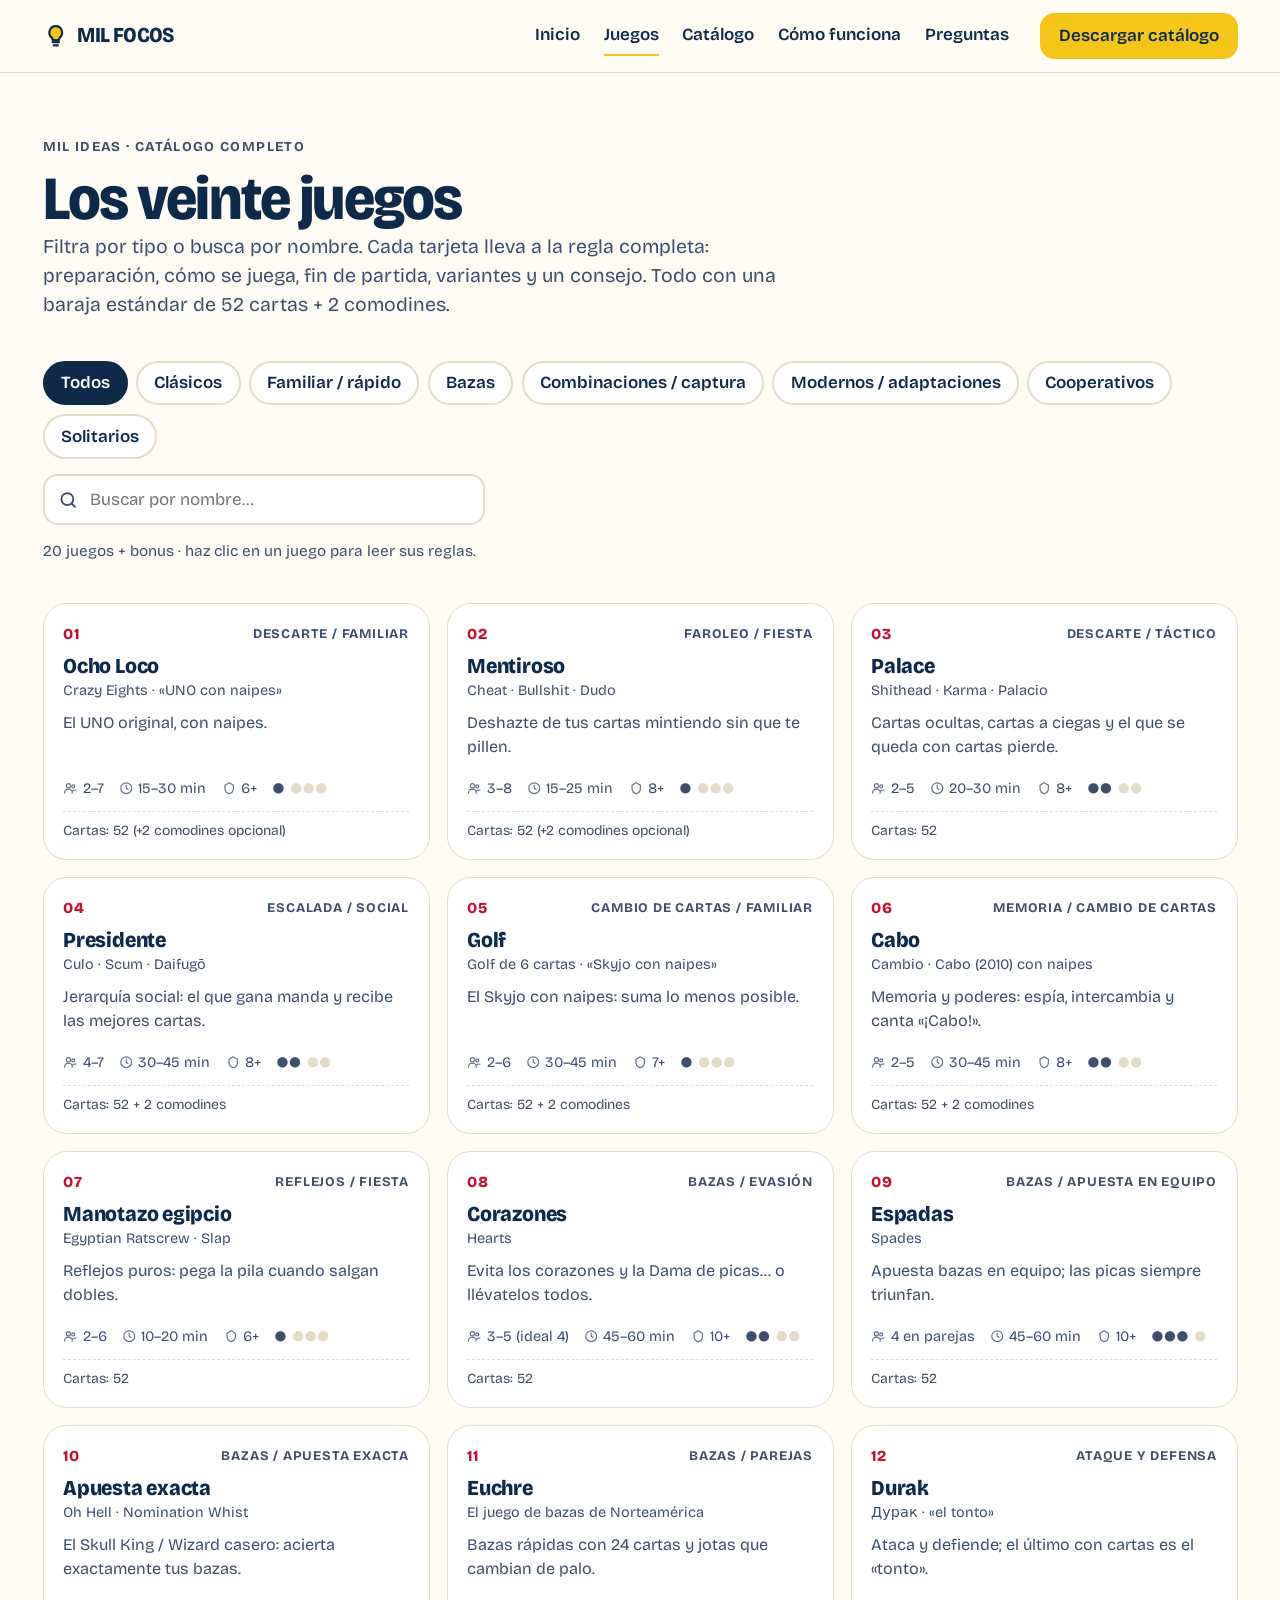
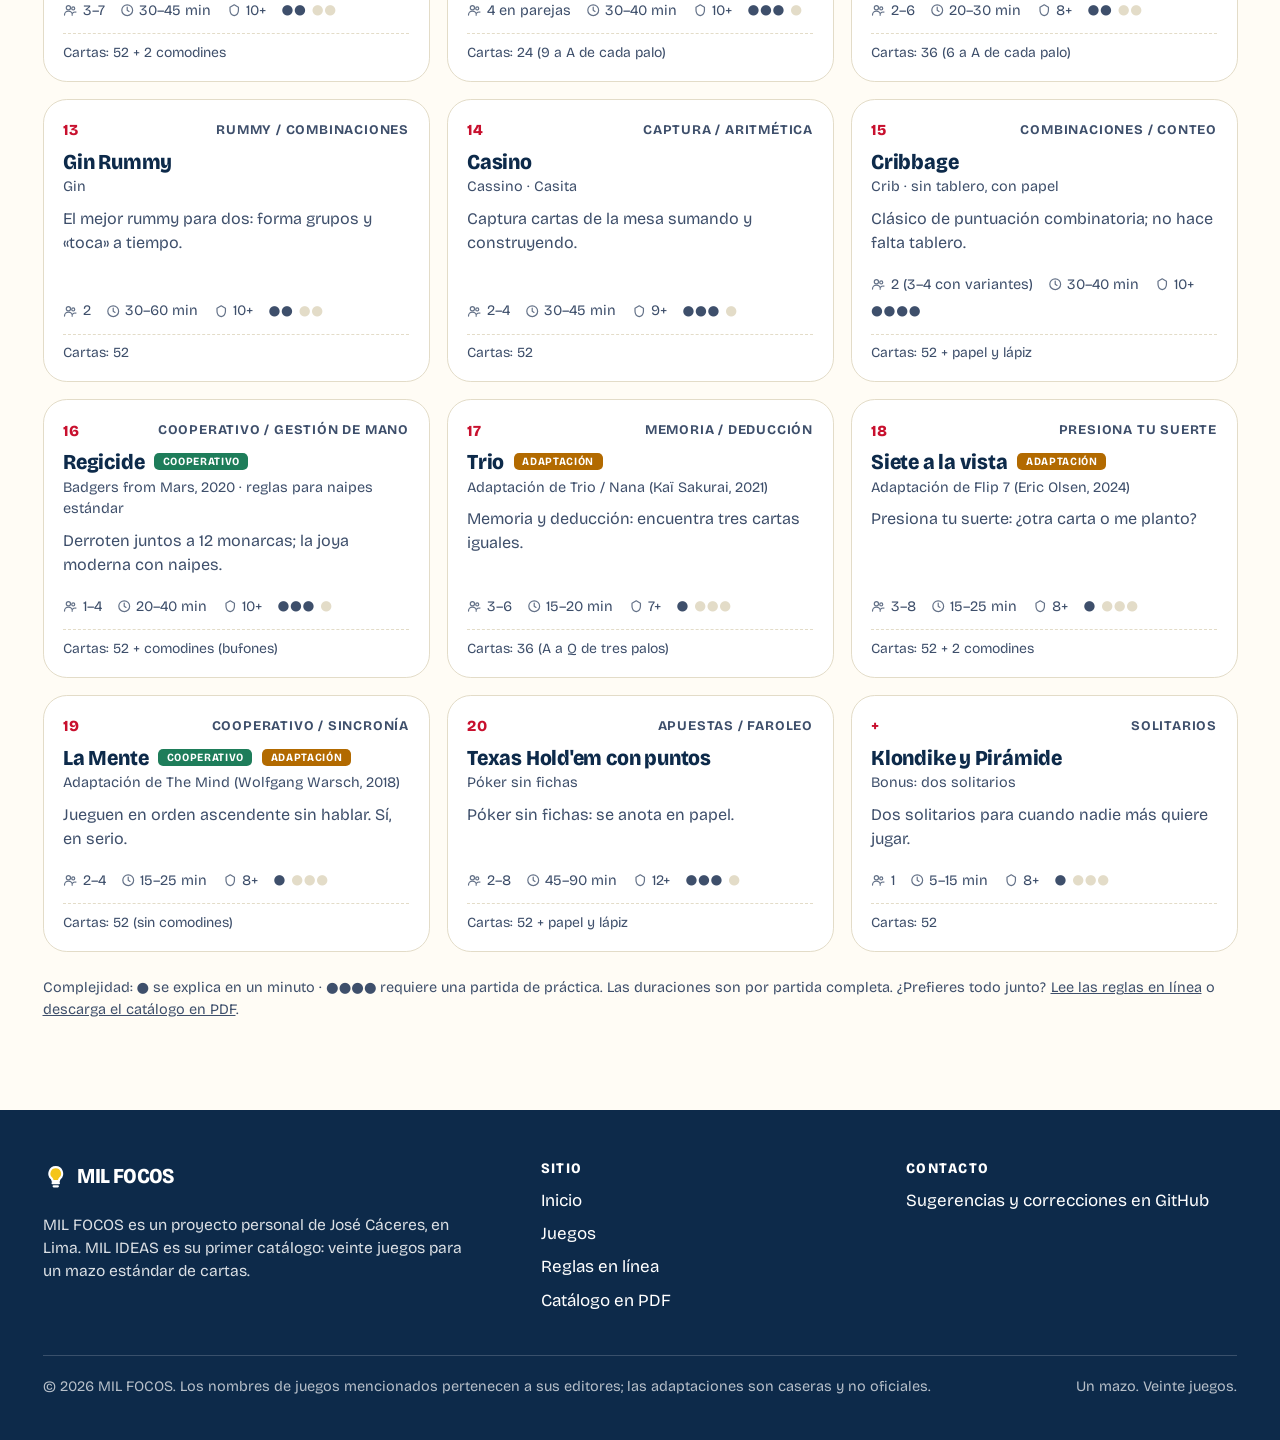
==== commit 279d9985: "Polish after review: 20+bonus count, softer copy, dev-status note, mobile hero order - /juegos/: the" ====
--- a/juegos/index.html
+++ b/juegos/index.html
@@ -92,7 +92,7 @@
         <label class="visually-hidden" for="search">Buscar juego por nombre</label>
         <input id="search" type="search" placeholder="Buscar por nombre…" autocomplete="off">
       </div>
-      <p class="status" aria-live="polite"><span id="count">21 juegos</span> · haz clic en un juego para leer sus reglas.</p>
+      <p class="status" aria-live="polite"><span id="count">20 juegos + bonus</span> · haz clic en un juego para leer sus reglas.</p>
     </div>
 
     <div class="grid games" id="games">
@@ -356,7 +356,7 @@
         </div>
         <p class="cards">Cartas: 52 + papel y lápiz</p>
       </a>
-      <a class="game-card" href="/catalogo.html#bonus-solitarios" data-tags="solitarios" data-name="Klondike y Pirámide Bonus: dos solitarios">
+      <a class="game-card" href="/catalogo.html#bonus-solitarios" data-bonus="1" data-tags="solitarios" data-name="Klondike y Pirámide Bonus: dos solitarios">
         <div class="top"><span class="num">+</span><span class="cat">Solitarios</span></div>
         <h3>Klondike y Pirámide</h3>
         <p class="alias">Bonus: dos solitarios</p>
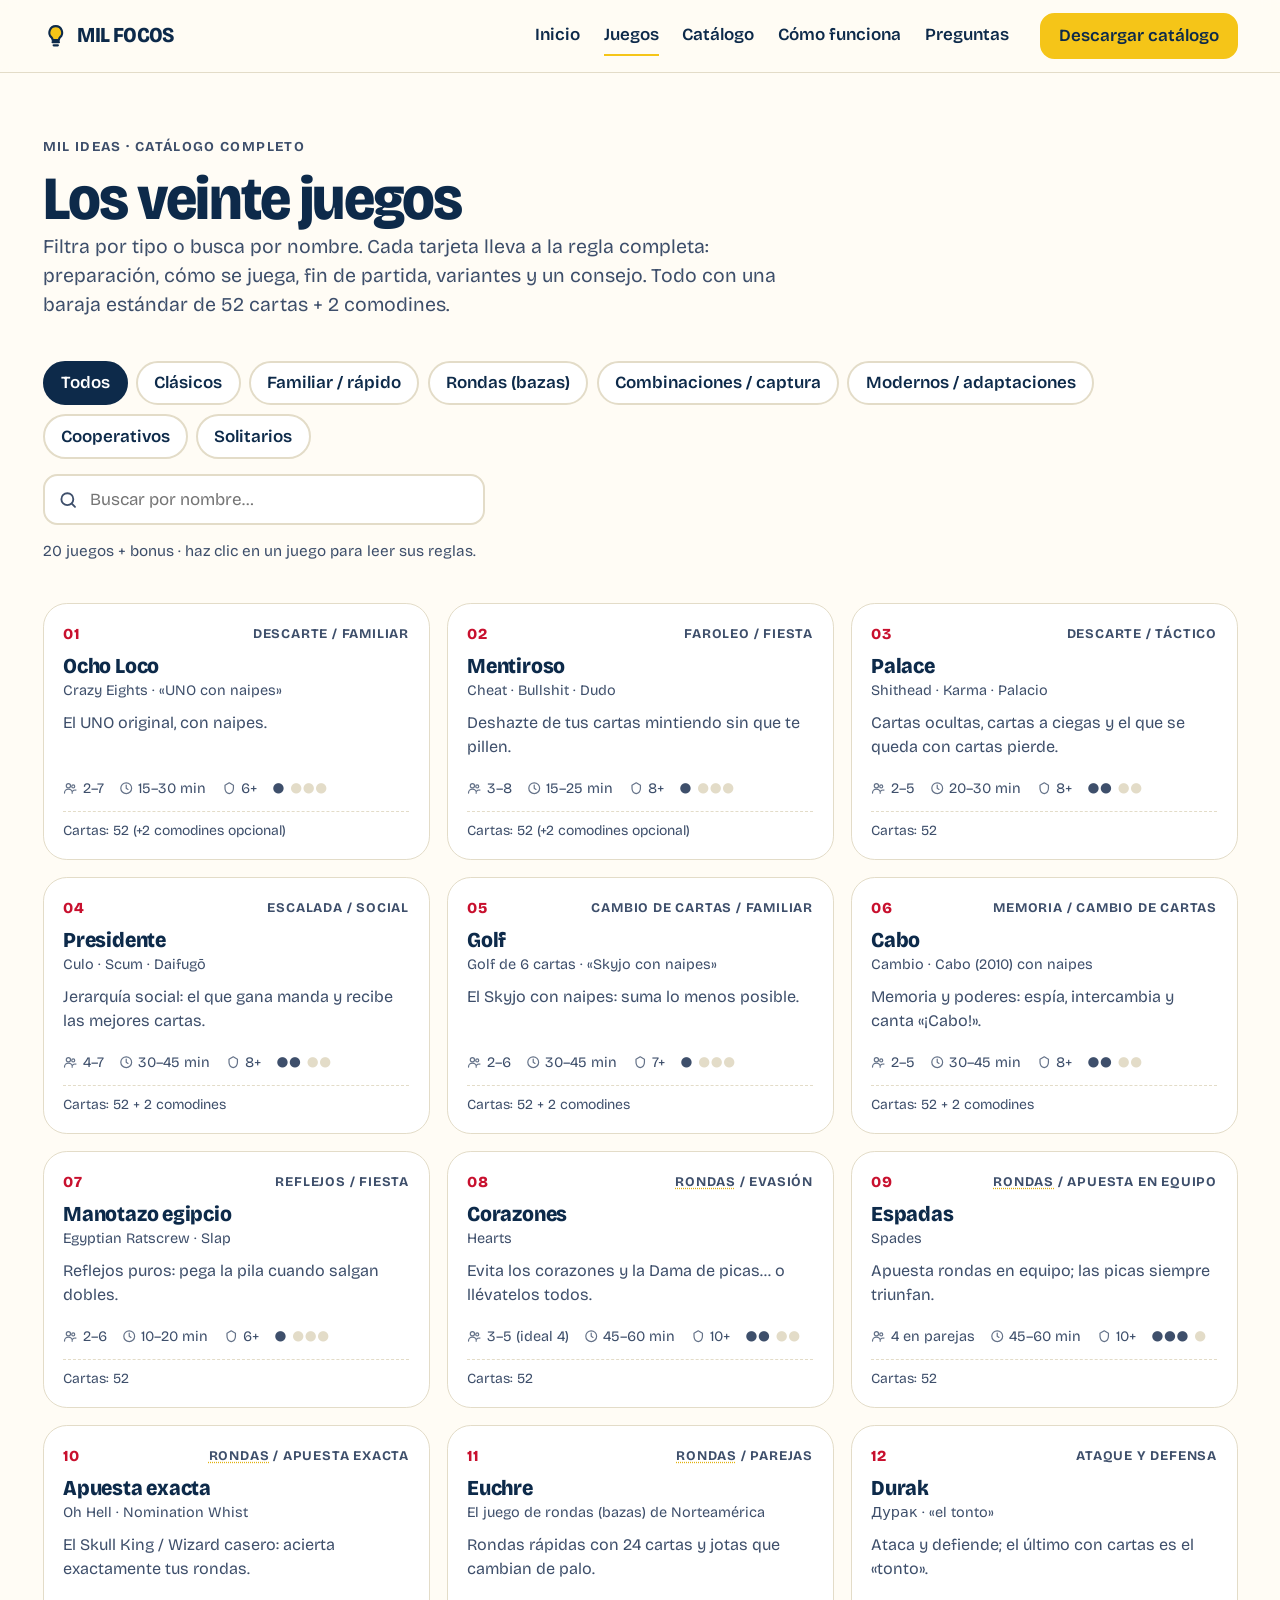
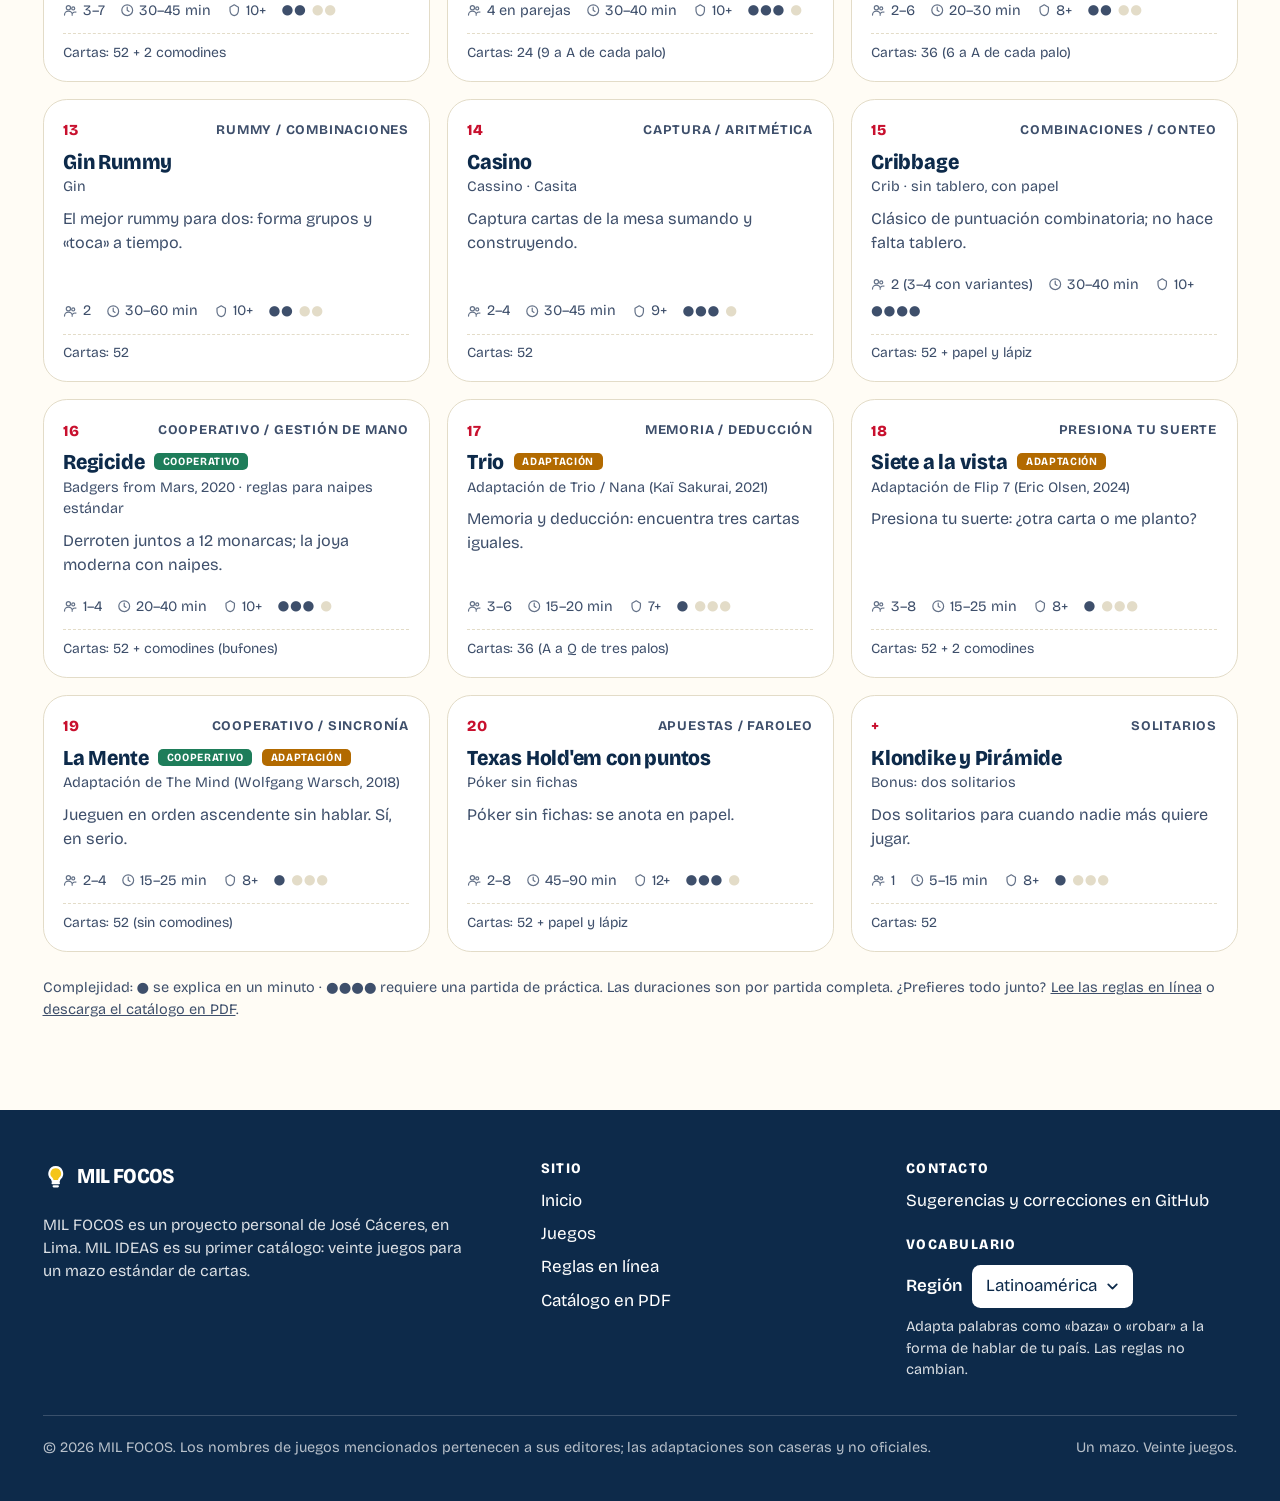
==== commit 3f915a26: "Add regional vocabulary localization (es-419 base, PE/MX/CO/CL/AR/ES) Adapts card-game terminology t" ====
--- a/juegos/index.html
+++ b/juegos/index.html
@@ -4,12 +4,12 @@
 <meta charset="utf-8">
 <meta name="viewport" content="width=device-width, initial-scale=1">
 <title>Los 20 juegos de MIL IDEAS | Filtra por tipo, jugadores y duración | MIL FOCOS</title>
-<meta name="description" content="Los 20 juegos del catálogo MIL IDEAS con jugadores, duración, complejidad y cartas necesarias: familiares, de bazas, de combinaciones, modernos, cooperativos y solitarios. Filtra y busca.">
+<meta name="description" content="Los 20 juegos del catálogo MIL IDEAS con jugadores, duración, complejidad y cartas necesarias: familiares, de rondas (bazas), de combinaciones, modernos, cooperativos y solitarios. Filtra y busca.">
 <link rel="canonical" href="https://milfocos.com/juegos/">
 <meta property="og:type" content="website">
 <meta property="og:site_name" content="MIL FOCOS">
 <meta property="og:title" content="Los 20 juegos de MIL IDEAS">
-<meta property="og:description" content="Familiares, de bazas, de combinaciones, modernos, cooperativos y solitarios. Todos con una baraja estándar de 52 cartas + 2 comodines.">
+<meta property="og:description" content="Familiares, de rondas (bazas), de combinaciones, modernos, cooperativos y solitarios. Todos con una baraja estándar de 52 cartas + 2 comodines.">
 <meta property="og:url" content="https://milfocos.com/juegos/">
 <meta property="og:image" content="https://milfocos.com/assets/img/og.jpg">
 <meta property="og:image:width" content="1200">
@@ -81,7 +81,7 @@
       <button class="chip" type="button" data-filter="todos" aria-pressed="true">Todos</button>
       <button class="chip" type="button" data-filter="clasicos" aria-pressed="false">Clásicos</button>
       <button class="chip" type="button" data-filter="familiar" aria-pressed="false">Familiar / rápido</button>
-      <button class="chip" type="button" data-filter="bazas" aria-pressed="false">Bazas</button>
+      <button class="chip" type="button" data-filter="bazas" aria-pressed="false" data-i18n="filter.trick">Rondas (bazas)</button>
       <button class="chip" type="button" data-filter="combinaciones" aria-pressed="false">Combinaciones / captura</button>
       <button class="chip" type="button" data-filter="modernos" aria-pressed="false">Modernos / adaptaciones</button>
       <button class="chip" type="button" data-filter="cooperativos" aria-pressed="false">Cooperativos</button>
@@ -188,7 +188,7 @@
         <p class="cards">Cartas: 52</p>
       </a>
       <a class="game-card" href="/catalogo.html#08-corazones" data-tags="bazas clasicos" data-name="Corazones Hearts">
-        <div class="top"><span class="num">08</span><span class="cat">Bazas / evasión</span></div>
+        <div class="top"><span class="num">08</span><span class="cat"><span data-term="trick" data-form="p">Rondas</span> / evasión</span></div>
         <h3>Corazones</h3>
         <p class="alias">Hearts</p>
         <p>Evita los corazones y la Dama de picas… o llévatelos todos.</p>
@@ -201,10 +201,10 @@
         <p class="cards">Cartas: 52</p>
       </a>
       <a class="game-card" href="/catalogo.html#09-espadas" data-tags="bazas clasicos" data-name="Espadas Spades">
-        <div class="top"><span class="num">09</span><span class="cat">Bazas / apuesta en equipo</span></div>
+        <div class="top"><span class="num">09</span><span class="cat"><span data-term="trick" data-form="p">Rondas</span> / apuesta en equipo</span></div>
         <h3>Espadas</h3>
         <p class="alias">Spades</p>
-        <p>Apuesta bazas en equipo; las picas siempre triunfan.</p>
+        <p><span data-i18n="spades.summary">Apuesta rondas en equipo; las picas siempre triunfan.</span></p>
         <div class="meta">
           <span><svg viewBox="0 0 24 24" fill="none" stroke="currentColor" stroke-width="2" stroke-linecap="round" stroke-linejoin="round" aria-hidden="true"><circle cx="9" cy="8" r="3.5"/><circle cx="17" cy="9" r="2.5"/><path d="M2.5 20a6.5 6.5 0 0 1 13 0M15 20a5 5 0 0 1 6.5-4.8"/></svg>4 en parejas</span>
           <span><svg viewBox="0 0 24 24" fill="none" stroke="currentColor" stroke-width="2" stroke-linecap="round" stroke-linejoin="round" aria-hidden="true"><circle cx="12" cy="12" r="9"/><path d="M12 7v5l3 2"/></svg>45–60 min</span>
@@ -214,10 +214,10 @@
         <p class="cards">Cartas: 52</p>
       </a>
       <a class="game-card" href="/catalogo.html#10-apuesta-exacta" data-tags="bazas clasicos" data-name="Apuesta exacta Oh Hell · Nomination Whist">
-        <div class="top"><span class="num">10</span><span class="cat">Bazas / apuesta exacta</span></div>
+        <div class="top"><span class="num">10</span><span class="cat"><span data-term="trick" data-form="p">Rondas</span> / apuesta exacta</span></div>
         <h3>Apuesta exacta</h3>
         <p class="alias">Oh Hell · Nomination Whist</p>
-        <p>El Skull King / Wizard casero: acierta exactamente tus bazas.</p>
+        <p><span data-i18n="ohhell.summary">El Skull King / Wizard casero: acierta exactamente tus rondas.</span></p>
         <div class="meta">
           <span><svg viewBox="0 0 24 24" fill="none" stroke="currentColor" stroke-width="2" stroke-linecap="round" stroke-linejoin="round" aria-hidden="true"><circle cx="9" cy="8" r="3.5"/><circle cx="17" cy="9" r="2.5"/><path d="M2.5 20a6.5 6.5 0 0 1 13 0M15 20a5 5 0 0 1 6.5-4.8"/></svg>3–7</span>
           <span><svg viewBox="0 0 24 24" fill="none" stroke="currentColor" stroke-width="2" stroke-linecap="round" stroke-linejoin="round" aria-hidden="true"><circle cx="12" cy="12" r="9"/><path d="M12 7v5l3 2"/></svg>30–45 min</span>
@@ -227,10 +227,10 @@
         <p class="cards">Cartas: 52 + 2 comodines</p>
       </a>
       <a class="game-card" href="/catalogo.html#11-euchre" data-tags="bazas clasicos" data-name="Euchre El juego de bazas de Norteamérica">
-        <div class="top"><span class="num">11</span><span class="cat">Bazas / parejas</span></div>
+        <div class="top"><span class="num">11</span><span class="cat"><span data-term="trick" data-form="p">Rondas</span> / parejas</span></div>
         <h3>Euchre</h3>
-        <p class="alias">El juego de bazas de Norteamérica</p>
-        <p>Bazas rápidas con 24 cartas y jotas que cambian de palo.</p>
+        <p class="alias" data-i18n="euchre.alias2">El juego de rondas (bazas) de Norteamérica</p>
+        <p><span data-i18n="euchre.summary">Rondas rápidas con 24 cartas y jotas que cambian de palo.</span></p>
         <div class="meta">
           <span><svg viewBox="0 0 24 24" fill="none" stroke="currentColor" stroke-width="2" stroke-linecap="round" stroke-linejoin="round" aria-hidden="true"><circle cx="9" cy="8" r="3.5"/><circle cx="17" cy="9" r="2.5"/><path d="M2.5 20a6.5 6.5 0 0 1 13 0M15 20a5 5 0 0 1 6.5-4.8"/></svg>4 en parejas</span>
           <span><svg viewBox="0 0 24 24" fill="none" stroke="currentColor" stroke-width="2" stroke-linecap="round" stroke-linejoin="round" aria-hidden="true"><circle cx="12" cy="12" r="9"/><path d="M12 7v5l3 2"/></svg>30–40 min</span>
@@ -399,6 +399,12 @@
       <ul>
         <li><a href="https://github.com/Josexato/milfocos/issues">Sugerencias y correcciones en GitHub</a></li>
       </ul>
+      <h4 class="mt">Vocabulario</h4>
+      <label class="locale"><span>Región</span>
+        <select data-locale-select aria-describedby="locale-help"><option value="es-419">Latinoamérica</option></select>
+      </label>
+      <p id="locale-help">Adapta palabras como «baza» o «robar» a la forma de hablar de tu país. Las reglas no cambian.</p>
+      <div id="locale-live" class="visually-hidden" aria-live="polite"></div>
     </div>
     <div class="legal">
       <span>© <span data-year>2026</span> MIL FOCOS. Los nombres de juegos mencionados pertenecen a sus editores; las adaptaciones son caseras y no oficiales.</span>
@@ -409,5 +415,6 @@
 
 
 <script src="/assets/js/site.js" defer></script>
+<script src="/assets/js/i18n.js" defer></script>
 </body>
 </html>
--- a/assets/css/site.css
+++ b/assets/css/site.css
@@ -152,6 +152,15 @@
 @media (max-width:760px){.site-footer .wrap{grid-template-columns:1fr 1fr}.site-footer .wrap > :first-child{grid-column:1/-1}}
 @media (max-width:420px){.site-footer .wrap{grid-template-columns:1fr}}
 
+/* ---------- Selector de región y glosas ---------- */
+.site-footer h4.mt{margin-top:1.4rem}
+.site-footer .locale{display:flex;align-items:center;gap:.6rem;margin-bottom:.5rem}
+.site-footer .locale span{font-weight:600;color:#fff}
+.site-footer select{font:inherit;color:var(--navy);background:#fff;border:2px solid transparent;border-radius:var(--r-sm);padding:.4rem 2rem .4rem .7rem;min-height:2.5rem;cursor:pointer;appearance:none;-webkit-appearance:none;background-image:url("data:image/svg+xml,%3Csvg xmlns='http://www.w3.org/2000/svg' viewBox='0 0 24 24' fill='none' stroke='%230D2A4A' stroke-width='2.5' stroke-linecap='round' stroke-linejoin='round'%3E%3Cpath d='m6 9 6 6 6-6'/%3E%3C/svg%3E");background-repeat:no-repeat;background-position:right .6rem center;background-size:1rem}
+.site-footer select:focus-visible{outline:3px solid var(--mustard);outline-offset:2px}
+.site-footer #locale-help{font-size:.85rem;margin:0}
+[data-term="trick"][title]{text-decoration:underline dotted;text-decoration-color:var(--mustard-2);text-underline-offset:.15em;cursor:help}
+
 /* ---------- Animación de entrada (mínima) ---------- */
 @media (prefers-reduced-motion:no-preference){
   .rise{animation:rise .6s var(--ease) both}
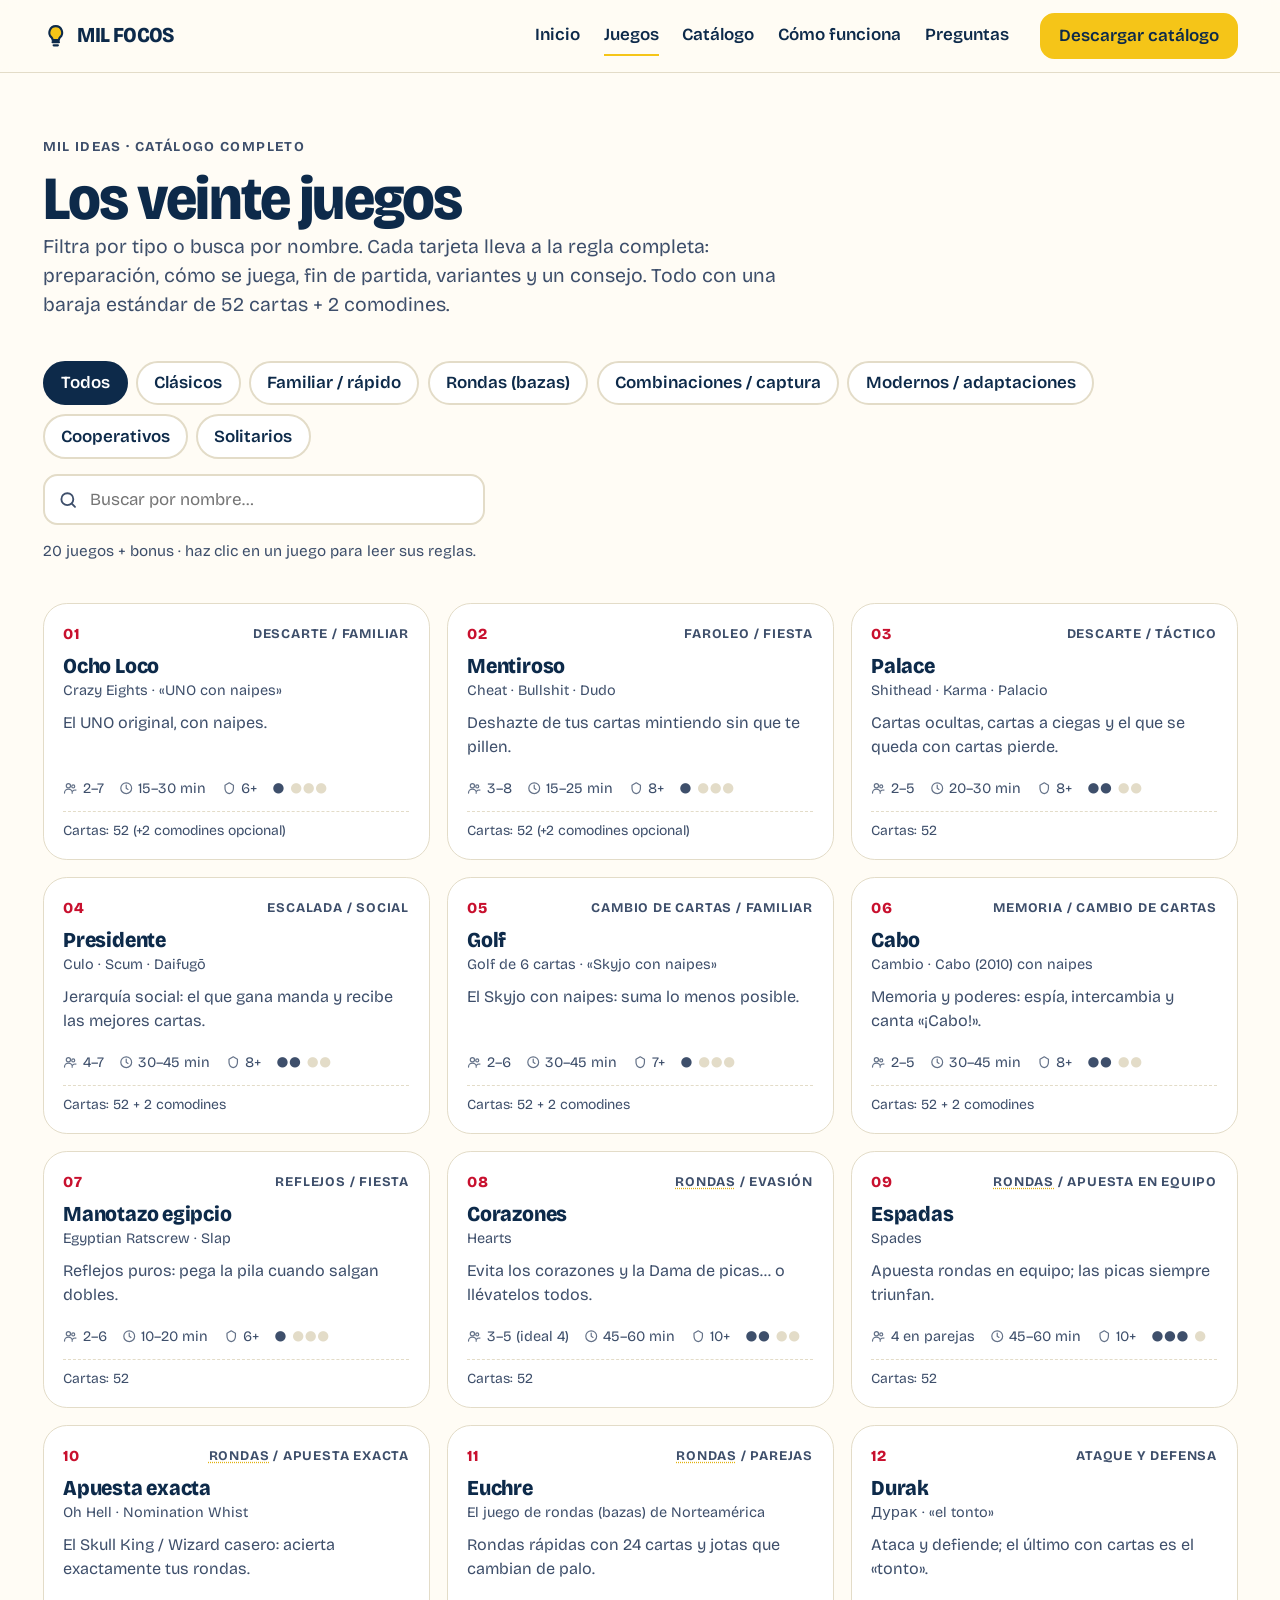
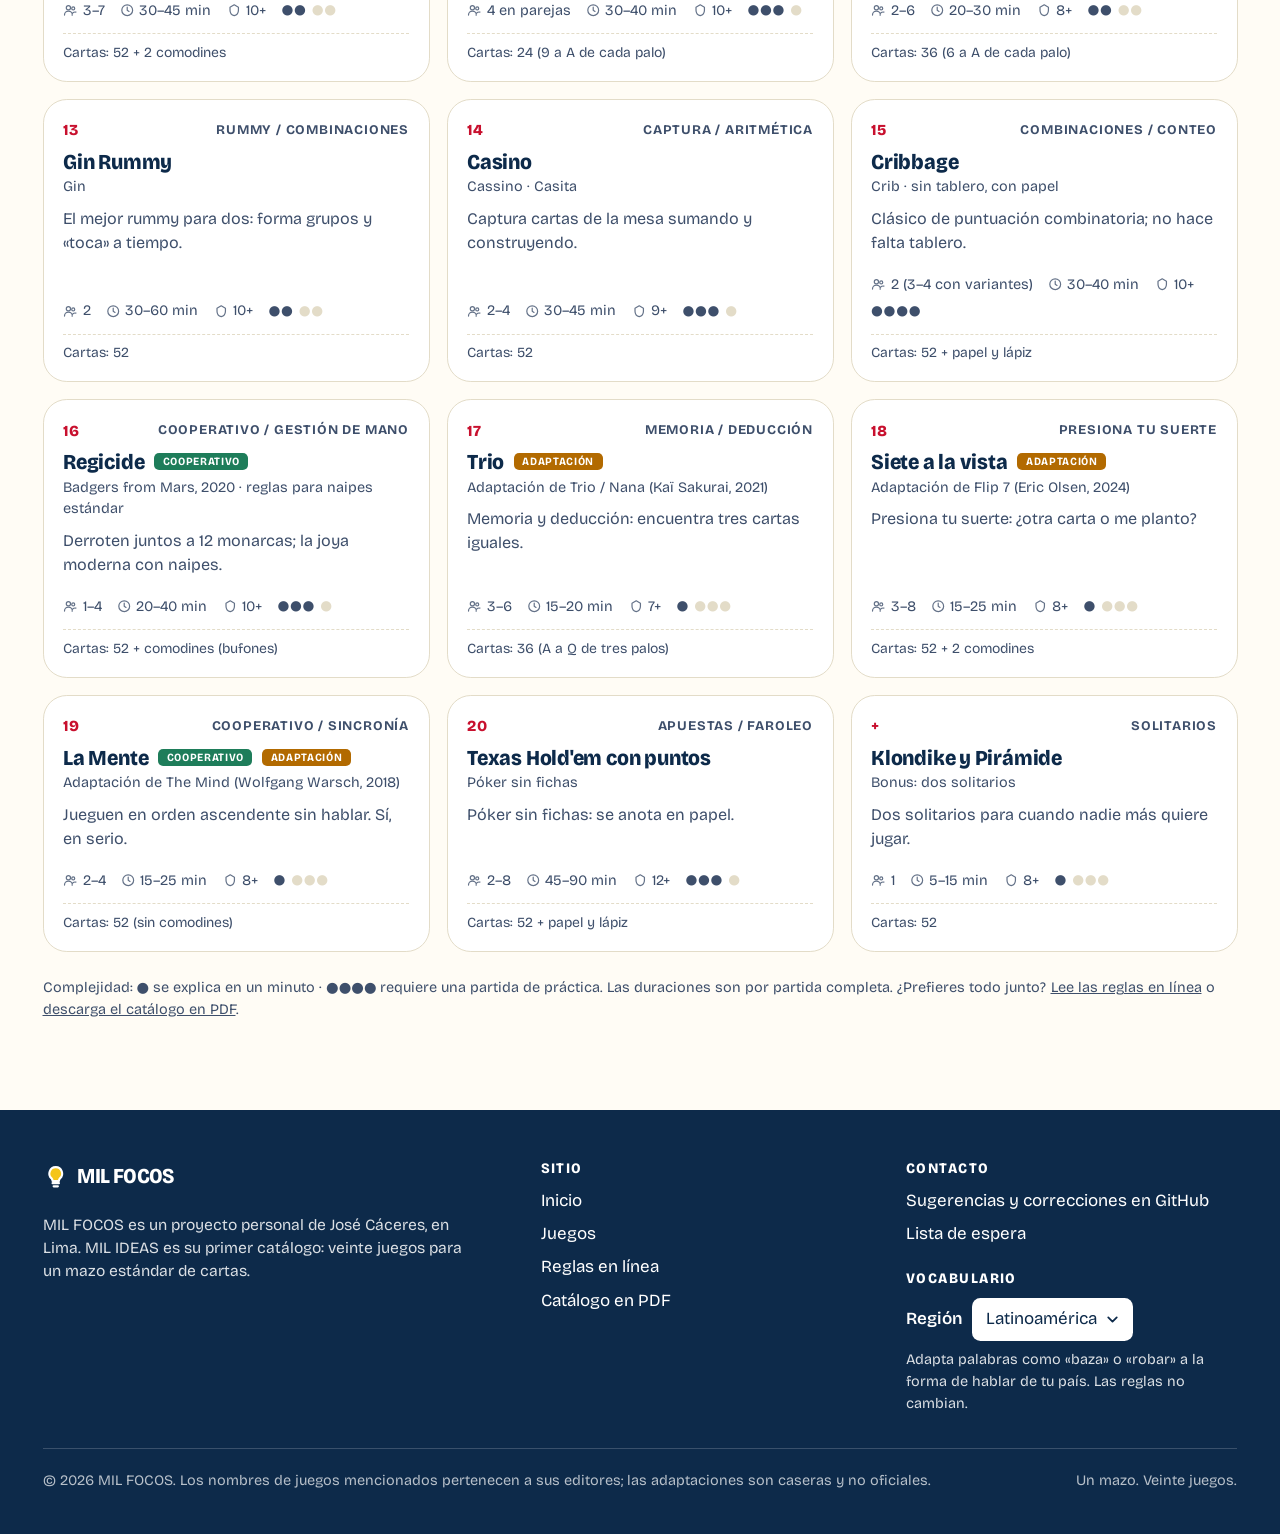
==== commit 0119b909: "Add waitlist CTA, es_PE og:locale and sitemap lastmod - Hero: enable the "Quiero una cuando esté dis" ====
--- a/juegos/index.html
+++ b/juegos/index.html
@@ -14,7 +14,7 @@
 <meta property="og:image" content="https://milfocos.com/assets/img/og.jpg">
 <meta property="og:image:width" content="1200">
 <meta property="og:image:height" content="630">
-<meta property="og:locale" content="es_ES">
+<meta property="og:locale" content="es_PE">
 <meta name="twitter:card" content="summary_large_image">
 <meta name="theme-color" content="#0D2A4A">
 <link rel="icon" href="data:image/svg+xml,%3Csvg xmlns='http://www.w3.org/2000/svg' viewBox='0 0 64 64'%3E%3Crect width='64' height='64' rx='12' fill='%230D2A4A'/%3E%3Ccircle cx='32' cy='27' r='15' fill='%23F5C518'/%3E%3Crect x='24' y='42' width='16' height='10' rx='3' fill='%23fff'/%3E%3C/svg%3E">
@@ -398,6 +398,7 @@
       <h4>Contacto</h4>
       <ul>
         <li><a href="https://github.com/Josexato/milfocos/issues">Sugerencias y correcciones en GitHub</a></li>
+        <li><a href="https://tally.so/r/GxZQNj" target="_blank" rel="noopener">Lista de espera</a></li>
       </ul>
       <h4 class="mt">Vocabulario</h4>
       <label class="locale"><span>Región</span>
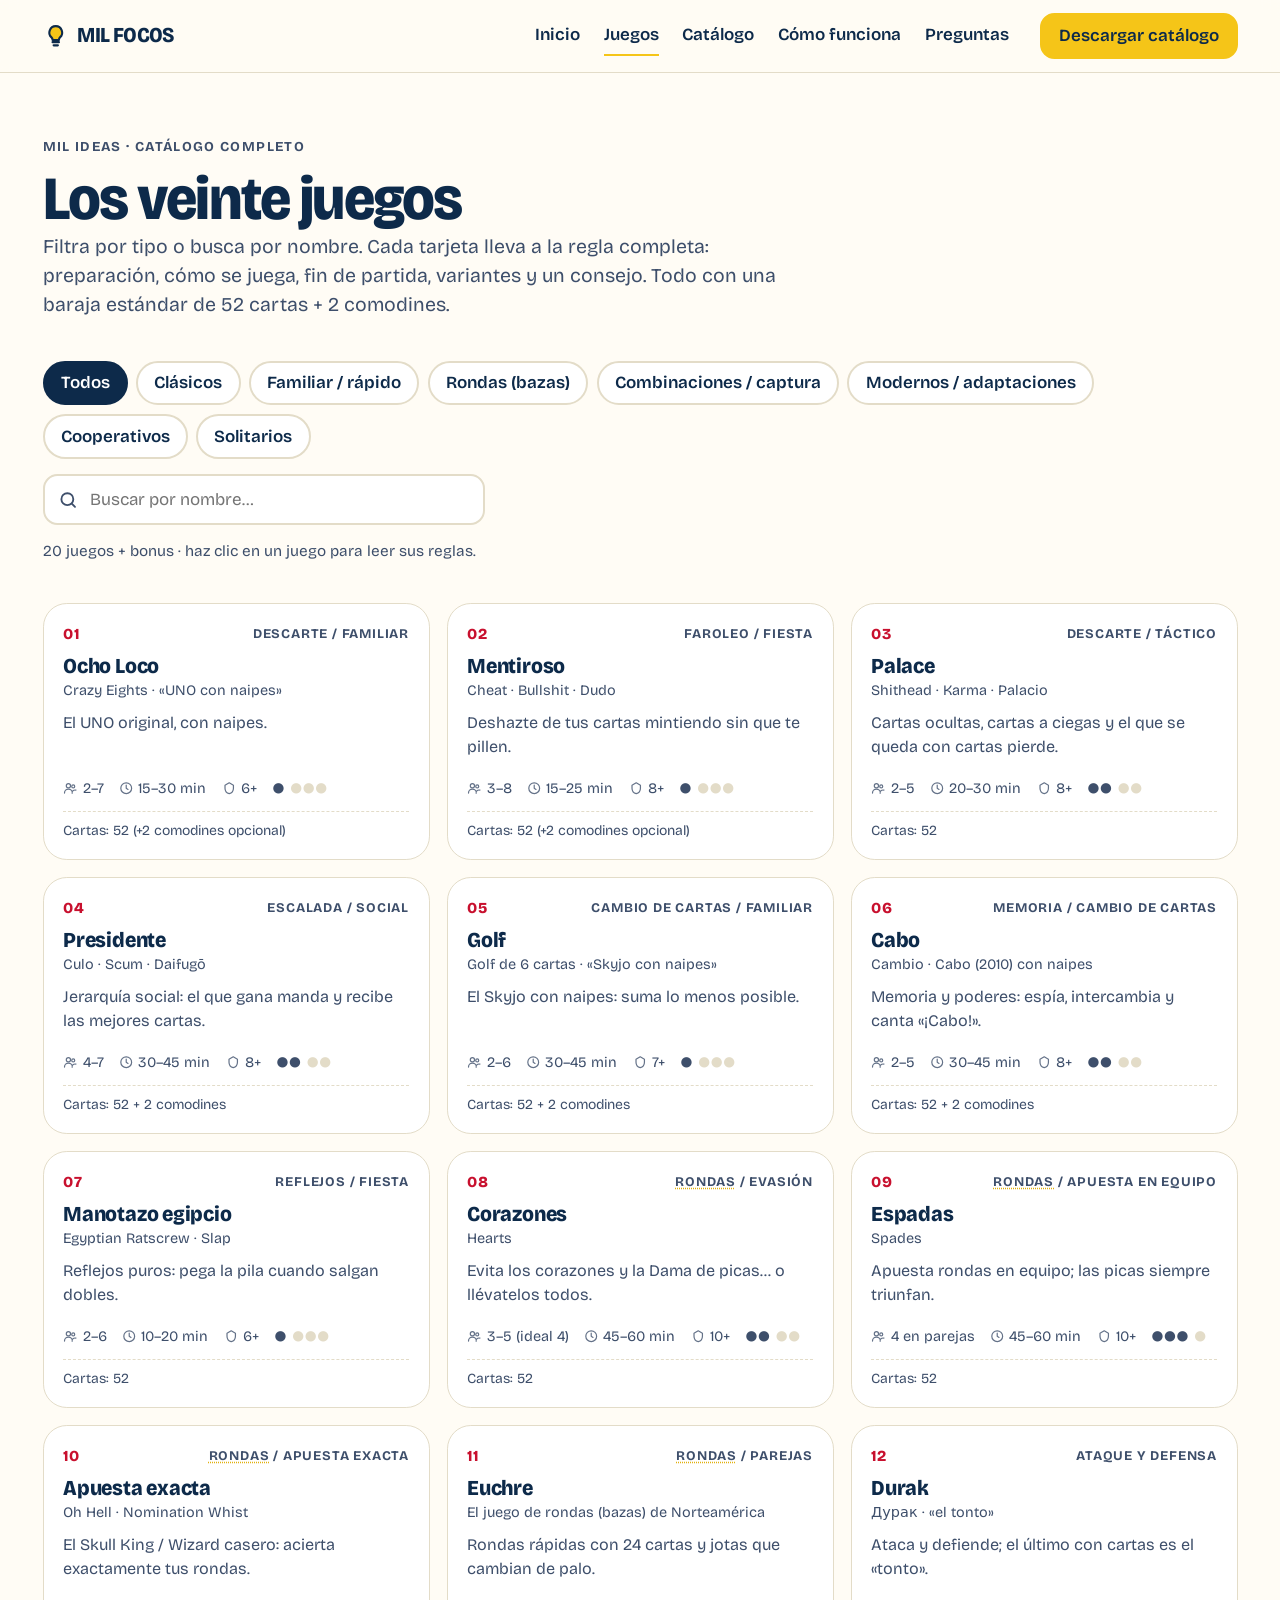
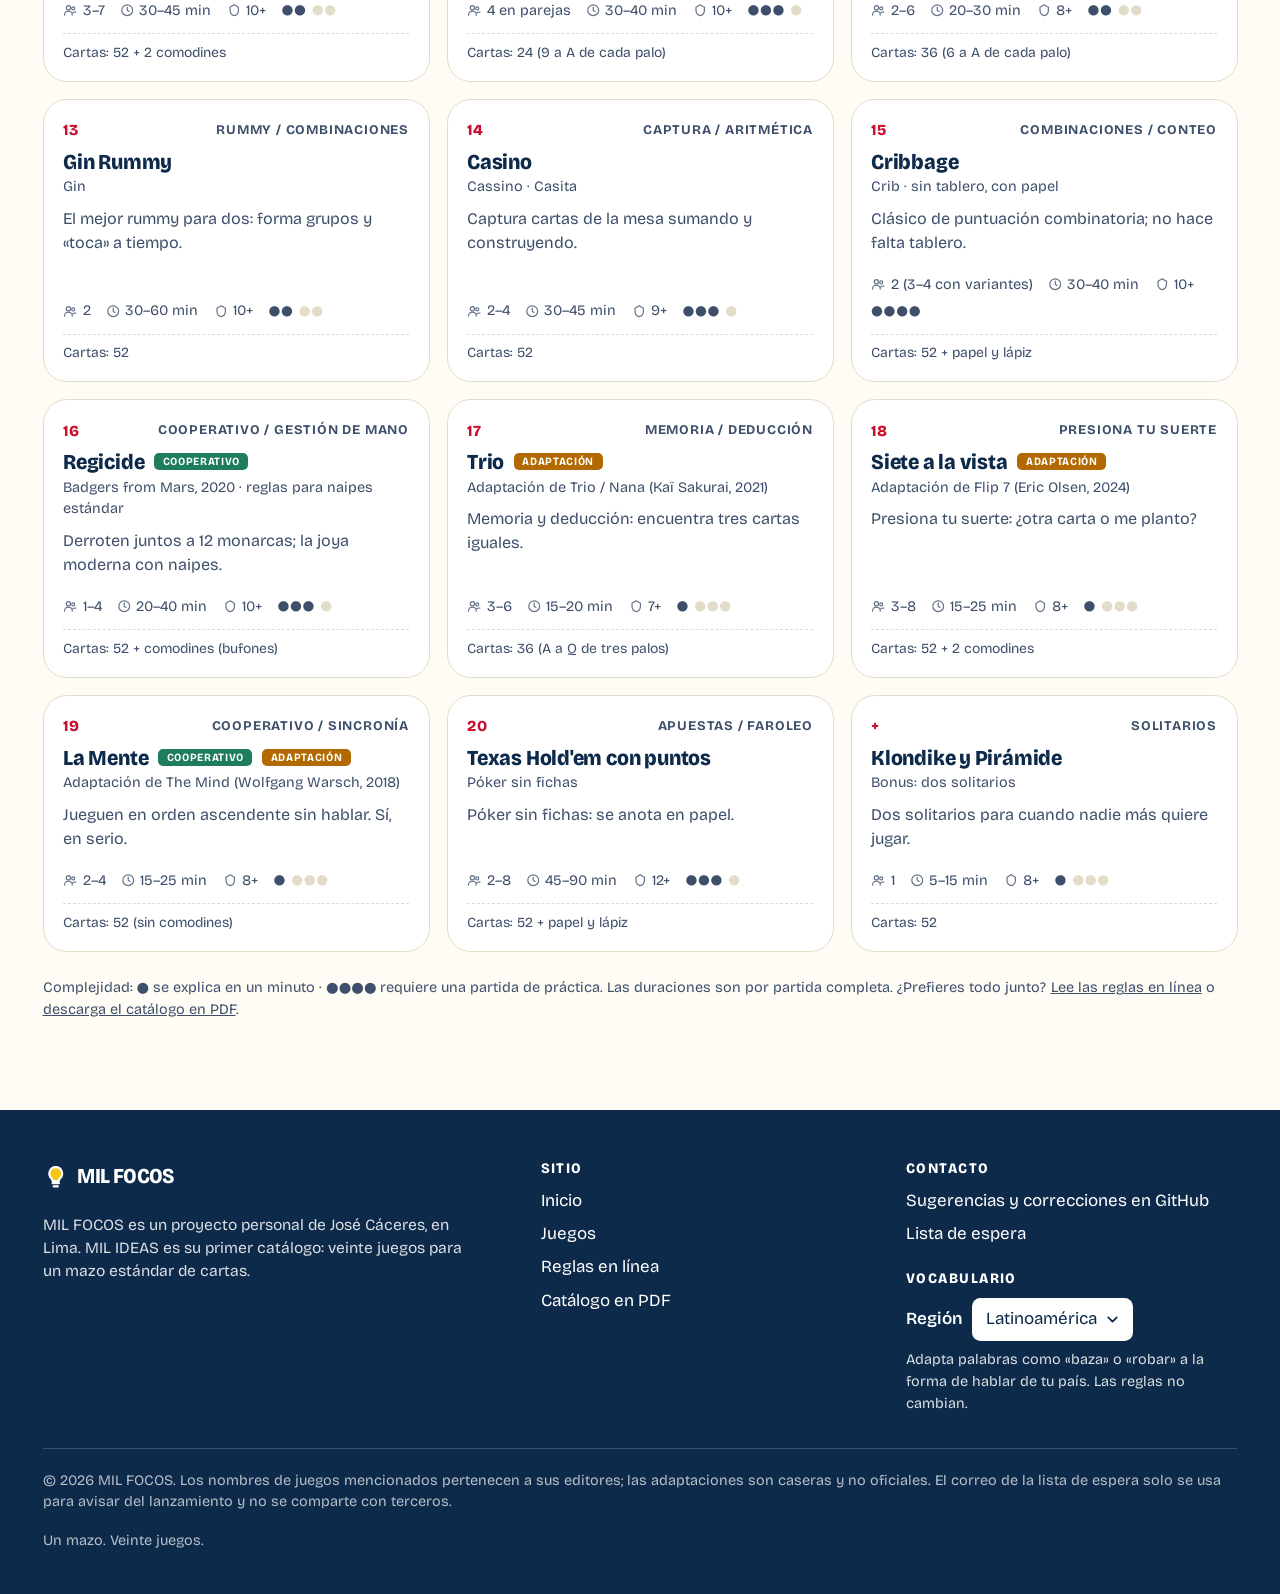
==== commit f3c668f8: "Add privacy notice for the waitlist Short line under the hero waitlist button and a sentence in the " ====
--- a/juegos/index.html
+++ b/juegos/index.html
@@ -408,7 +408,7 @@
       <div id="locale-live" class="visually-hidden" aria-live="polite"></div>
     </div>
     <div class="legal">
-      <span>© <span data-year>2026</span> MIL FOCOS. Los nombres de juegos mencionados pertenecen a sus editores; las adaptaciones son caseras y no oficiales.</span>
+      <span>© <span data-year>2026</span> MIL FOCOS. Los nombres de juegos mencionados pertenecen a sus editores; las adaptaciones son caseras y no oficiales. El correo de la lista de espera solo se usa para avisar del lanzamiento y no se comparte con terceros.</span>
       <span>Un mazo. Veinte juegos.</span>
     </div>
   </div>
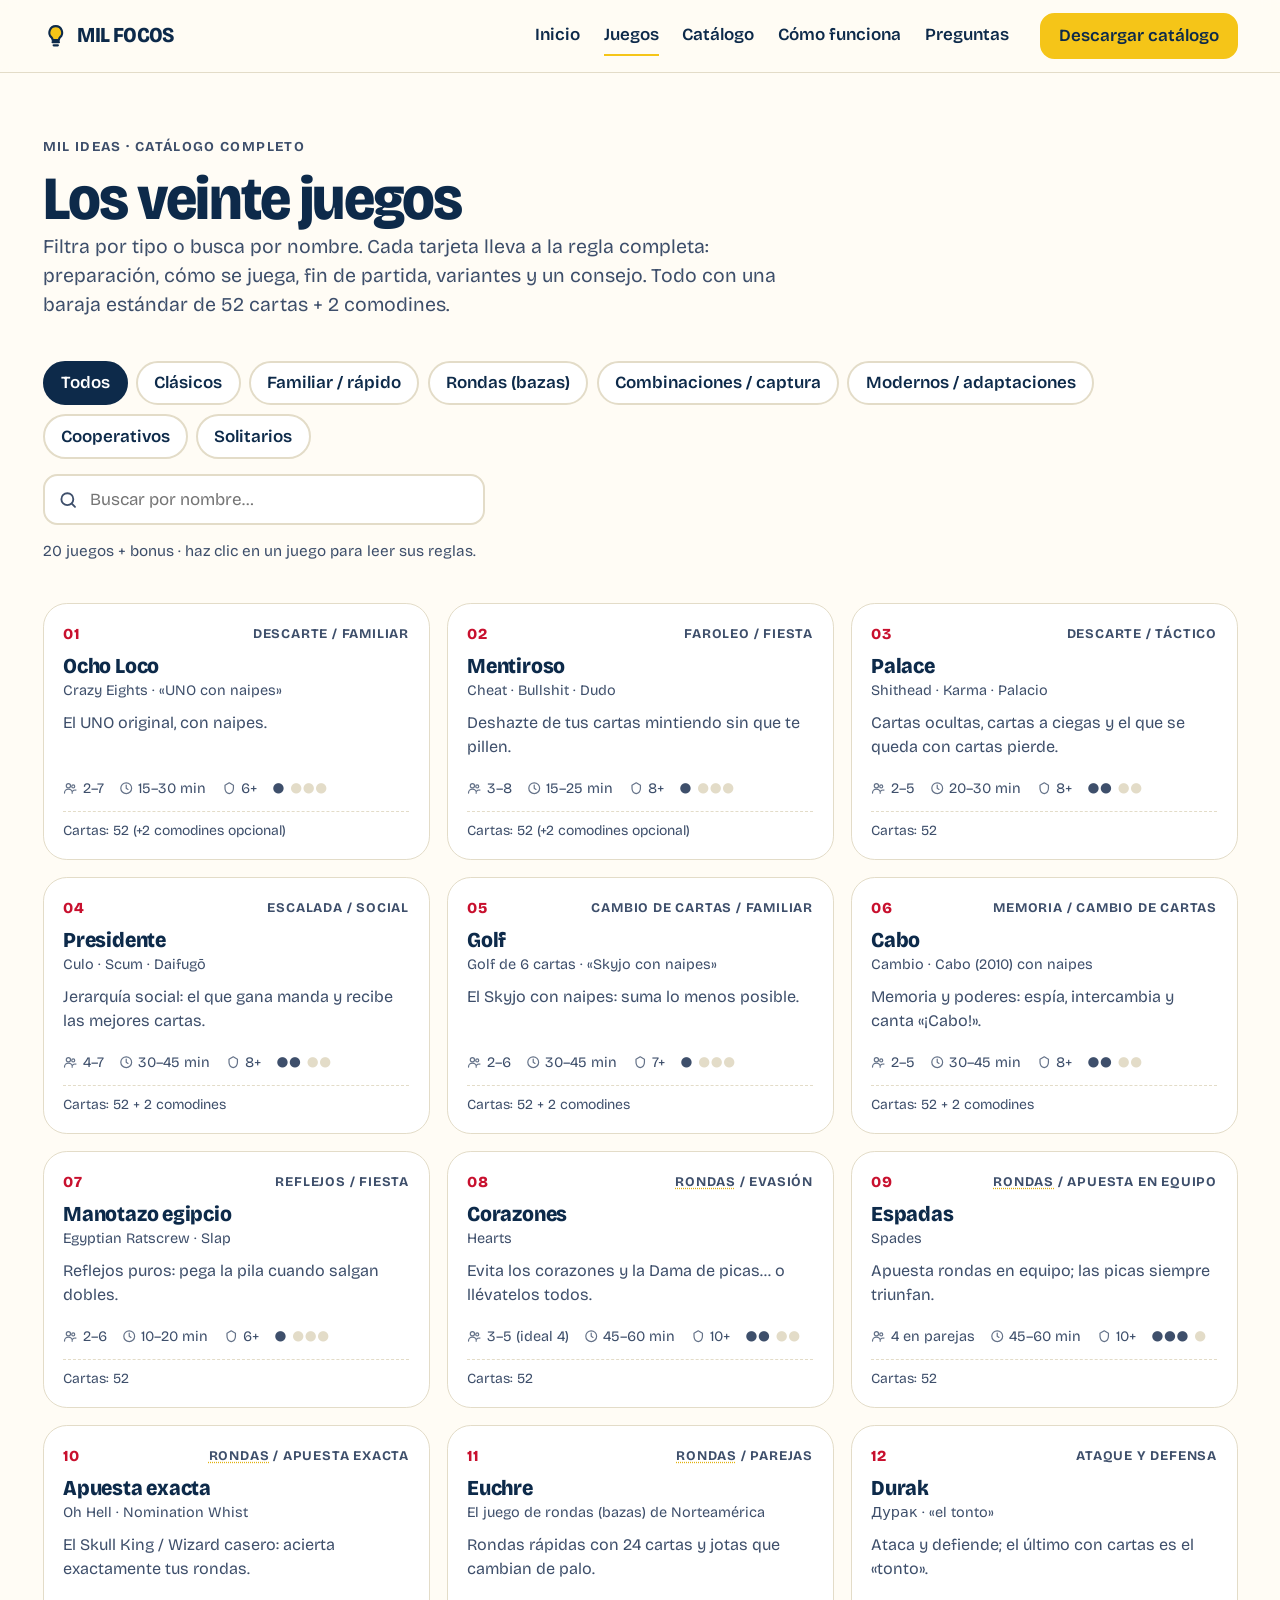
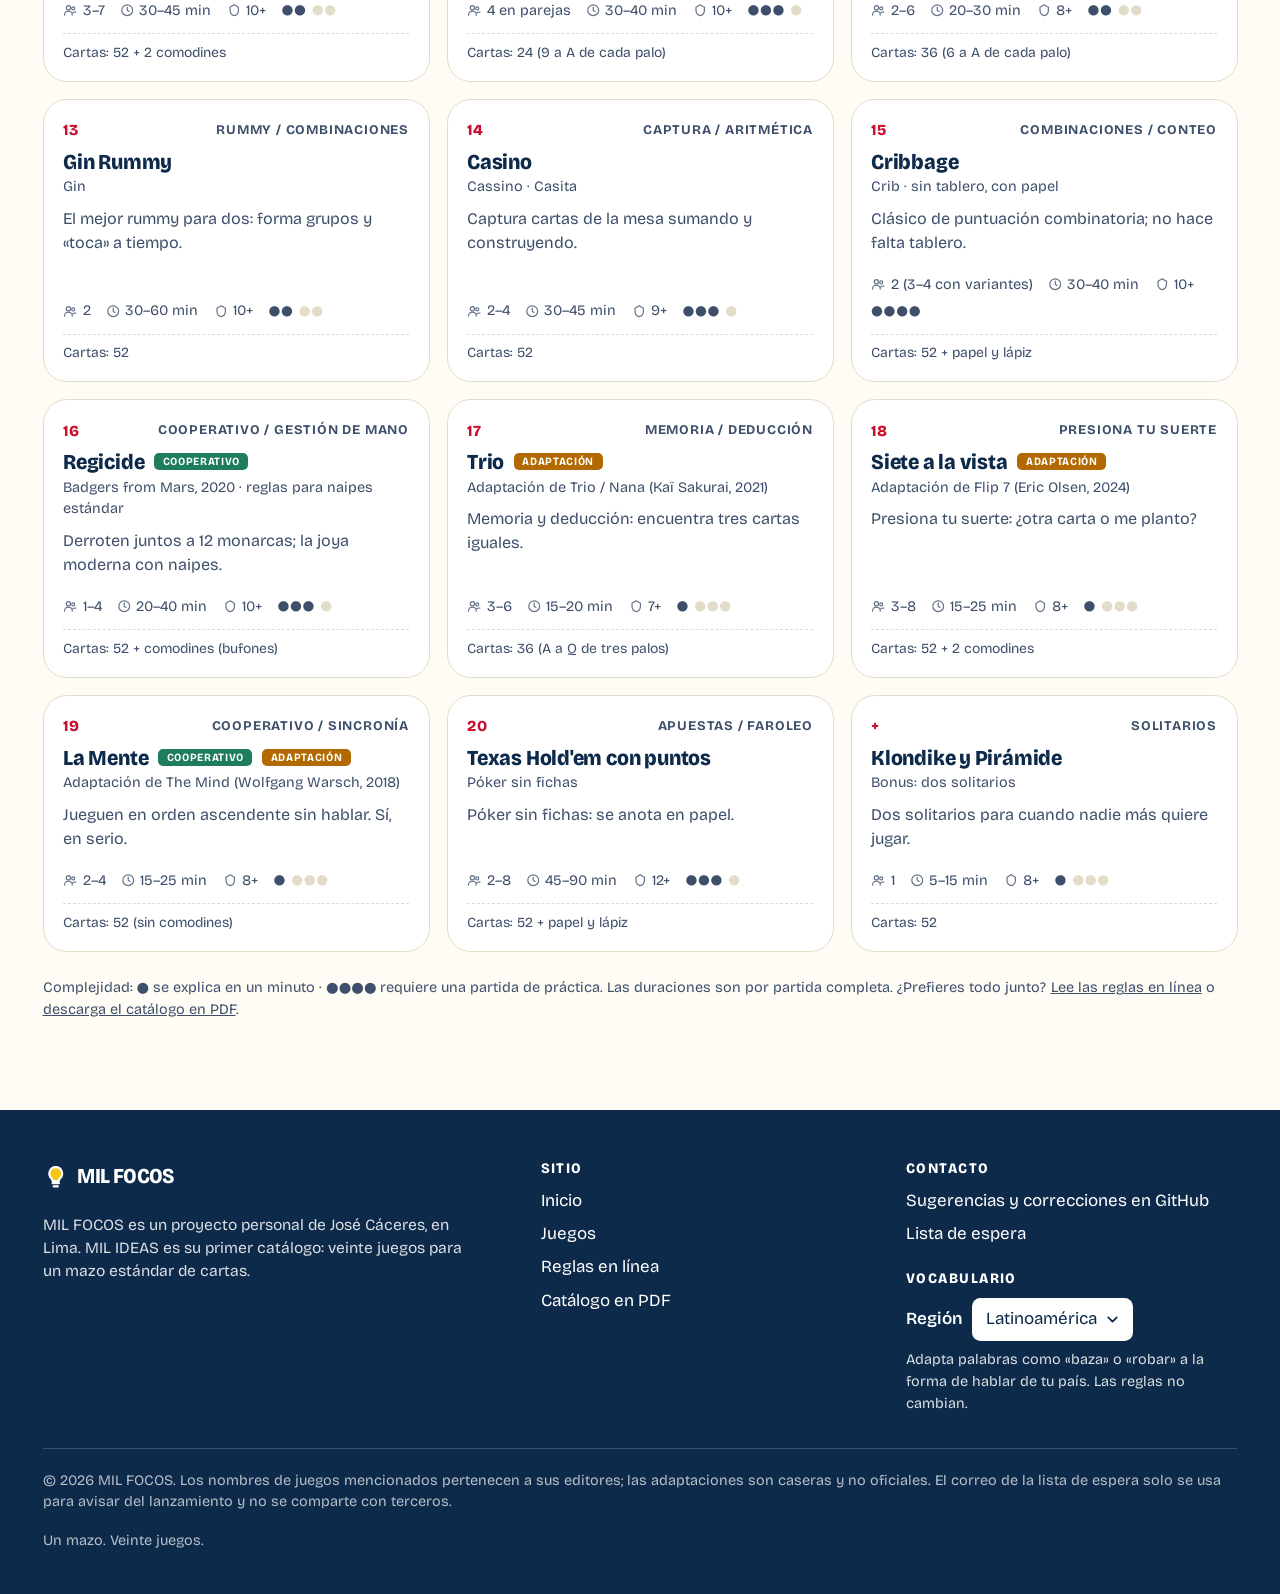
==== commit 08a10fd5: "Add GoatCounter analytics with click events Cookie-free analytics script at the end of the three pag" ====
--- a/juegos/index.html
+++ b/juegos/index.html
@@ -62,7 +62,7 @@
       <a href="/#catalogo">Catálogo</a>
       <a href="/#como">Cómo funciona</a>
       <a href="/#faq">Preguntas</a>
-      <a class="btn primary" href="/MIL_IDEAS_catalogo.pdf">Descargar catálogo</a>
+      <a class="btn primary" href="/MIL_IDEAS_catalogo.pdf" data-goatcounter-click="descargar-catalogo">Descargar catálogo</a>
     </nav>
   </div>
 </header>
@@ -372,7 +372,7 @@
     </div>
     <p id="empty" hidden>No hay juegos que coincidan con ese filtro o búsqueda.</p>
 
-    <p class="legend">Complejidad: ● se explica en un minuto · ●●●● requiere una partida de práctica. Las duraciones son por partida completa. ¿Prefieres todo junto? <a href="/catalogo.html">Lee las reglas en línea</a> o <a href="/MIL_IDEAS_catalogo.pdf">descarga el catálogo en PDF</a>.</p>
+    <p class="legend">Complejidad: ● se explica en un minuto · ●●●● requiere una partida de práctica. Las duraciones son por partida completa. ¿Prefieres todo junto? <a href="/catalogo.html">Lee las reglas en línea</a> o <a href="/MIL_IDEAS_catalogo.pdf" data-goatcounter-click="descargar-catalogo">descarga el catálogo en PDF</a>.</p>
   </div>
 </main>
 
@@ -391,14 +391,14 @@
         <li><a href="/">Inicio</a></li>
         <li><a href="/juegos/">Juegos</a></li>
         <li><a href="/catalogo.html">Reglas en línea</a></li>
-        <li><a href="/MIL_IDEAS_catalogo.pdf">Catálogo en PDF</a></li>
+        <li><a href="/MIL_IDEAS_catalogo.pdf" data-goatcounter-click="descargar-catalogo">Catálogo en PDF</a></li>
       </ul>
     </div>
     <div>
       <h4>Contacto</h4>
       <ul>
         <li><a href="https://github.com/Josexato/milfocos/issues">Sugerencias y correcciones en GitHub</a></li>
-        <li><a href="https://tally.so/r/GxZQNj" target="_blank" rel="noopener">Lista de espera</a></li>
+        <li><a href="https://tally.so/r/GxZQNj" target="_blank" rel="noopener" data-goatcounter-click="lista-de-espera">Lista de espera</a></li>
       </ul>
       <h4 class="mt">Vocabulario</h4>
       <label class="locale"><span>Región</span>
@@ -417,5 +417,7 @@
 
 <script src="/assets/js/site.js" defer></script>
 <script src="/assets/js/i18n.js" defer></script>
+<!-- Analíticas: GoatCounter (sin cookies, sin datos personales). Ignora localhost. -->
+<script data-goatcounter="https://milfocos.goatcounter.com/count" async src="https://gc.zgo.at/count.js"></script>
 </body>
 </html>
